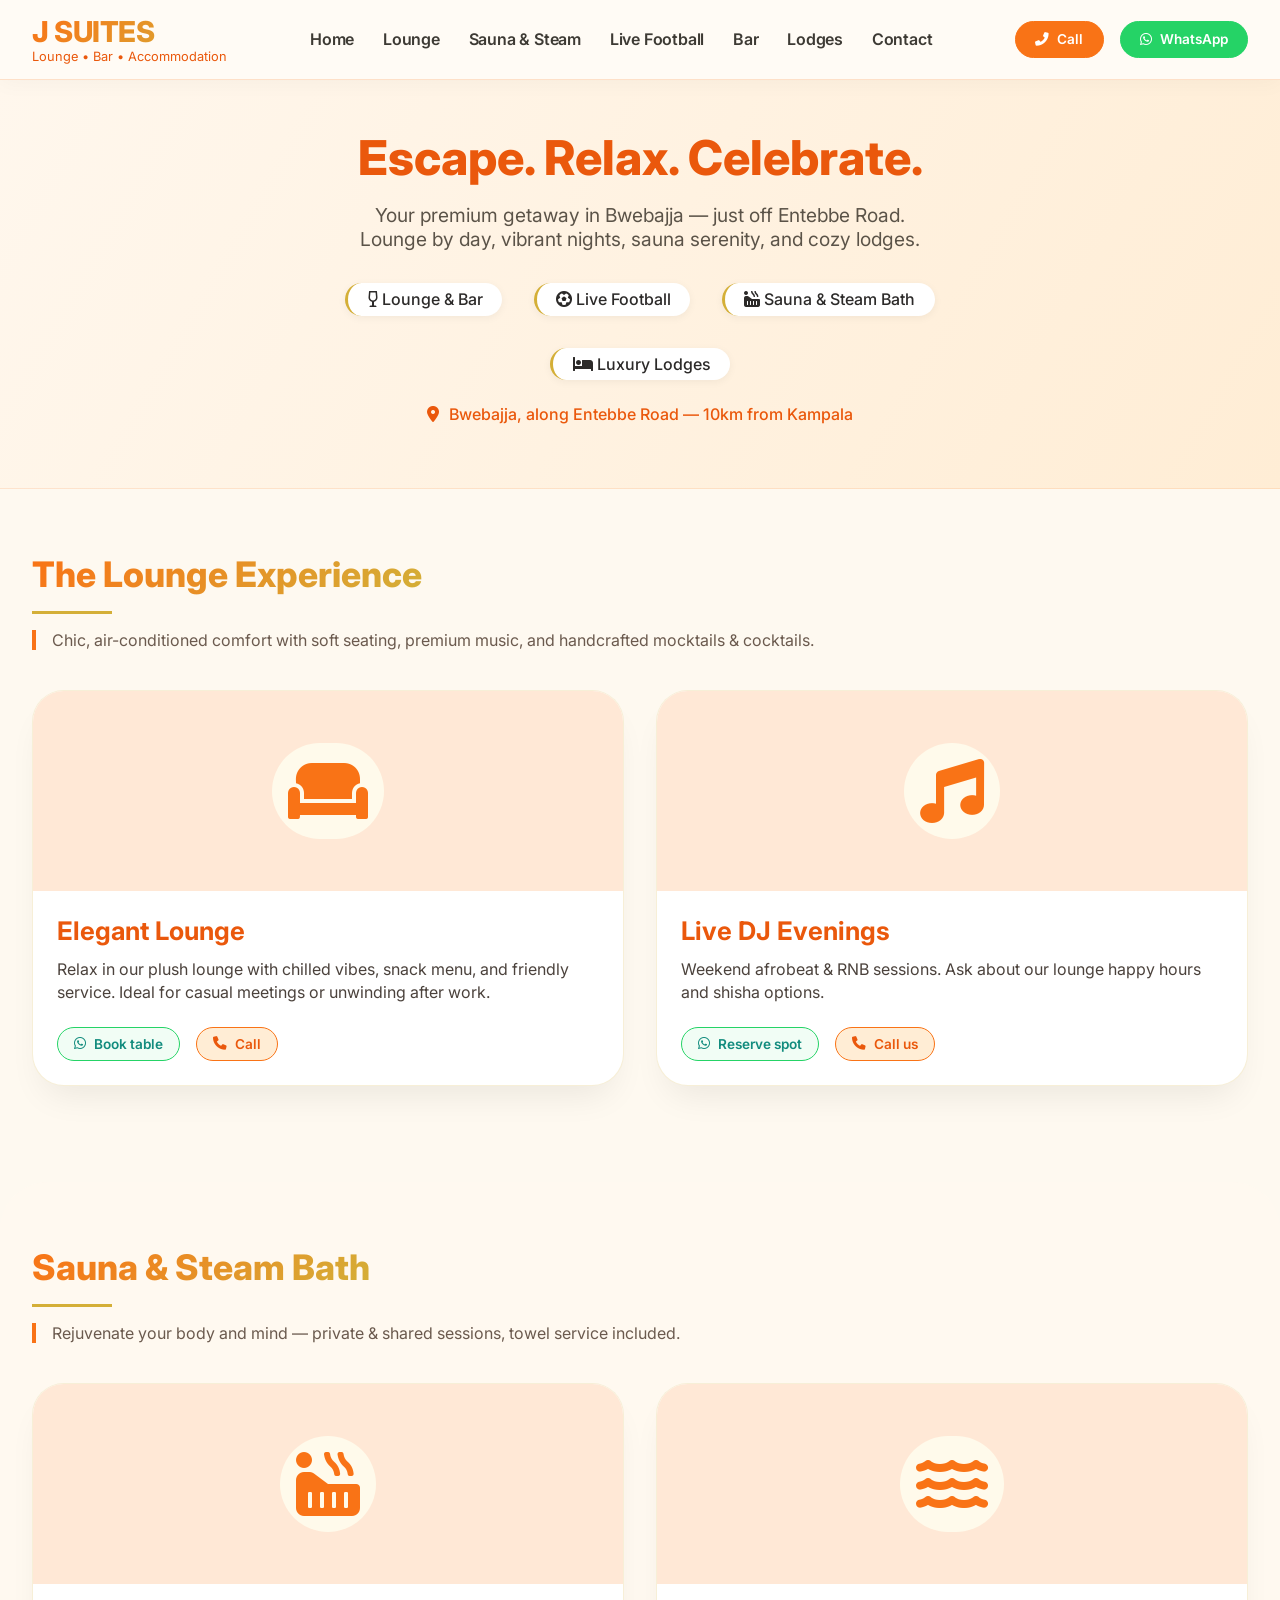
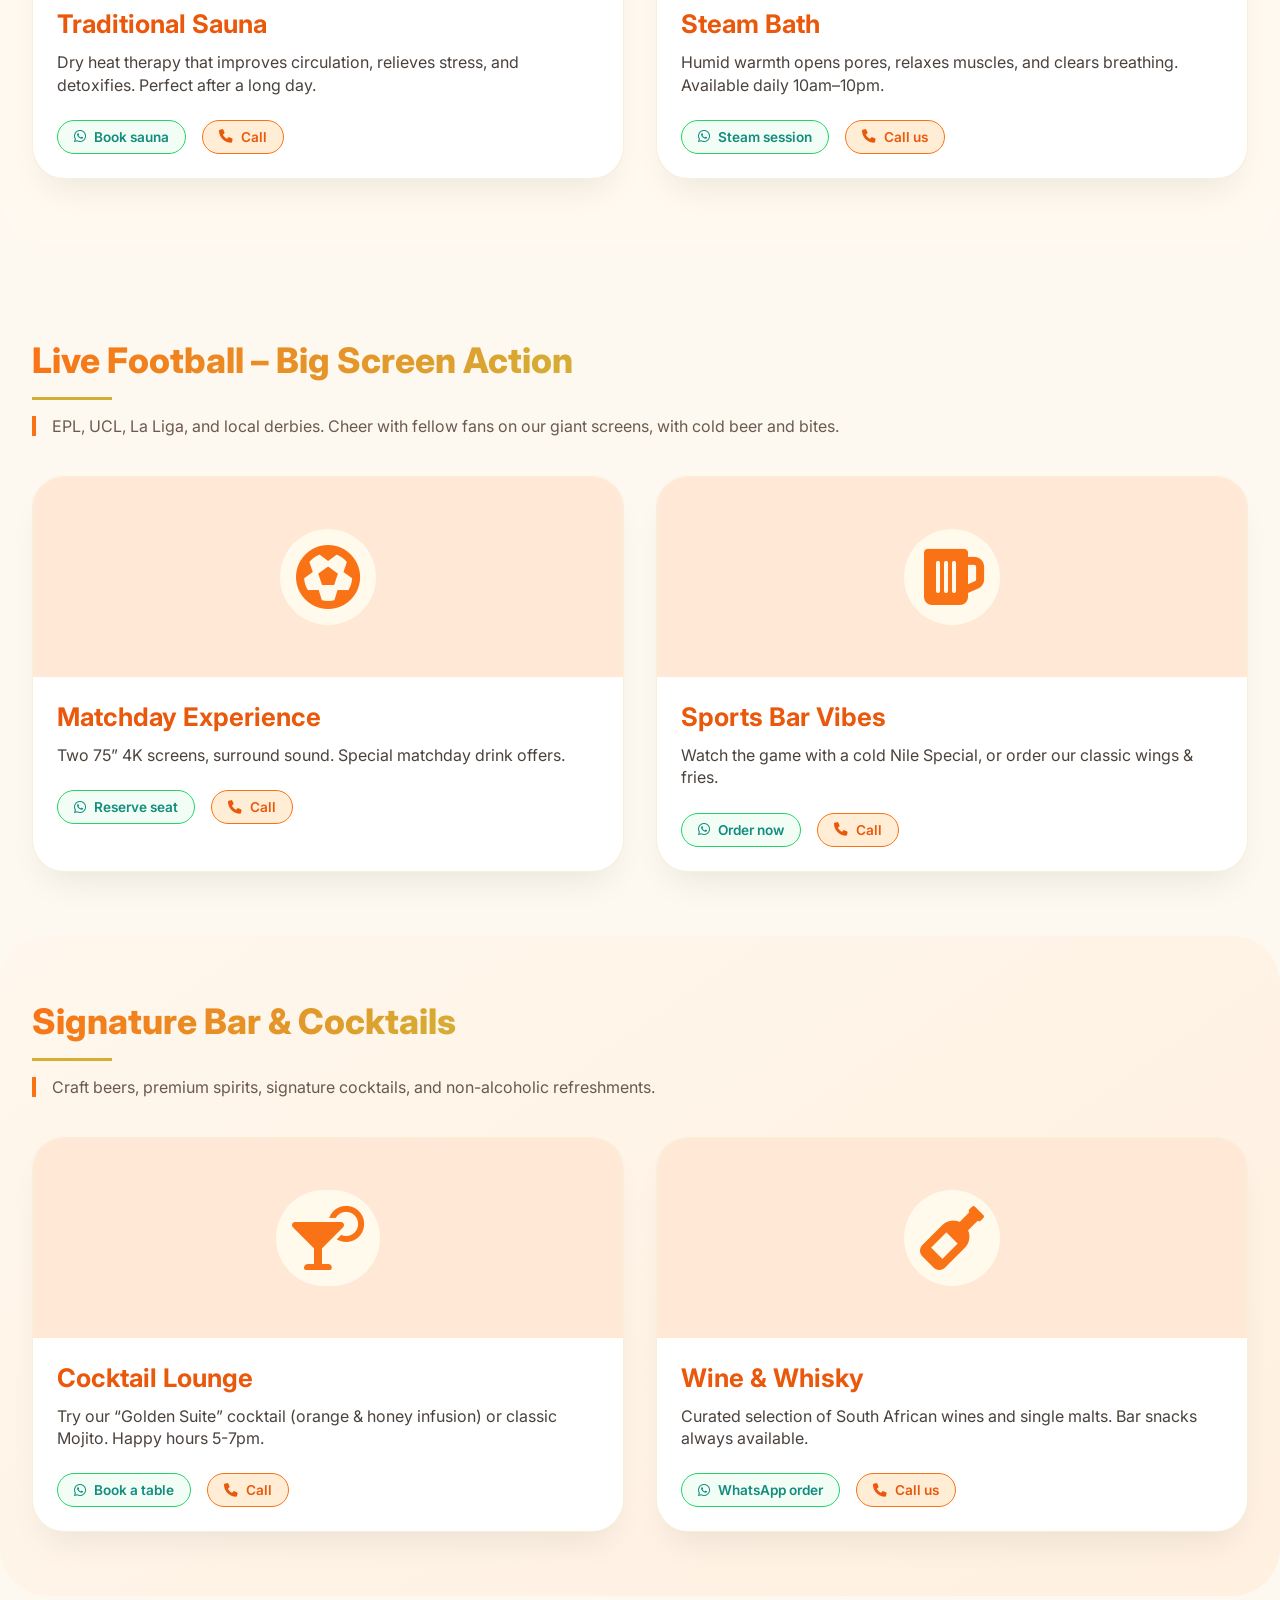
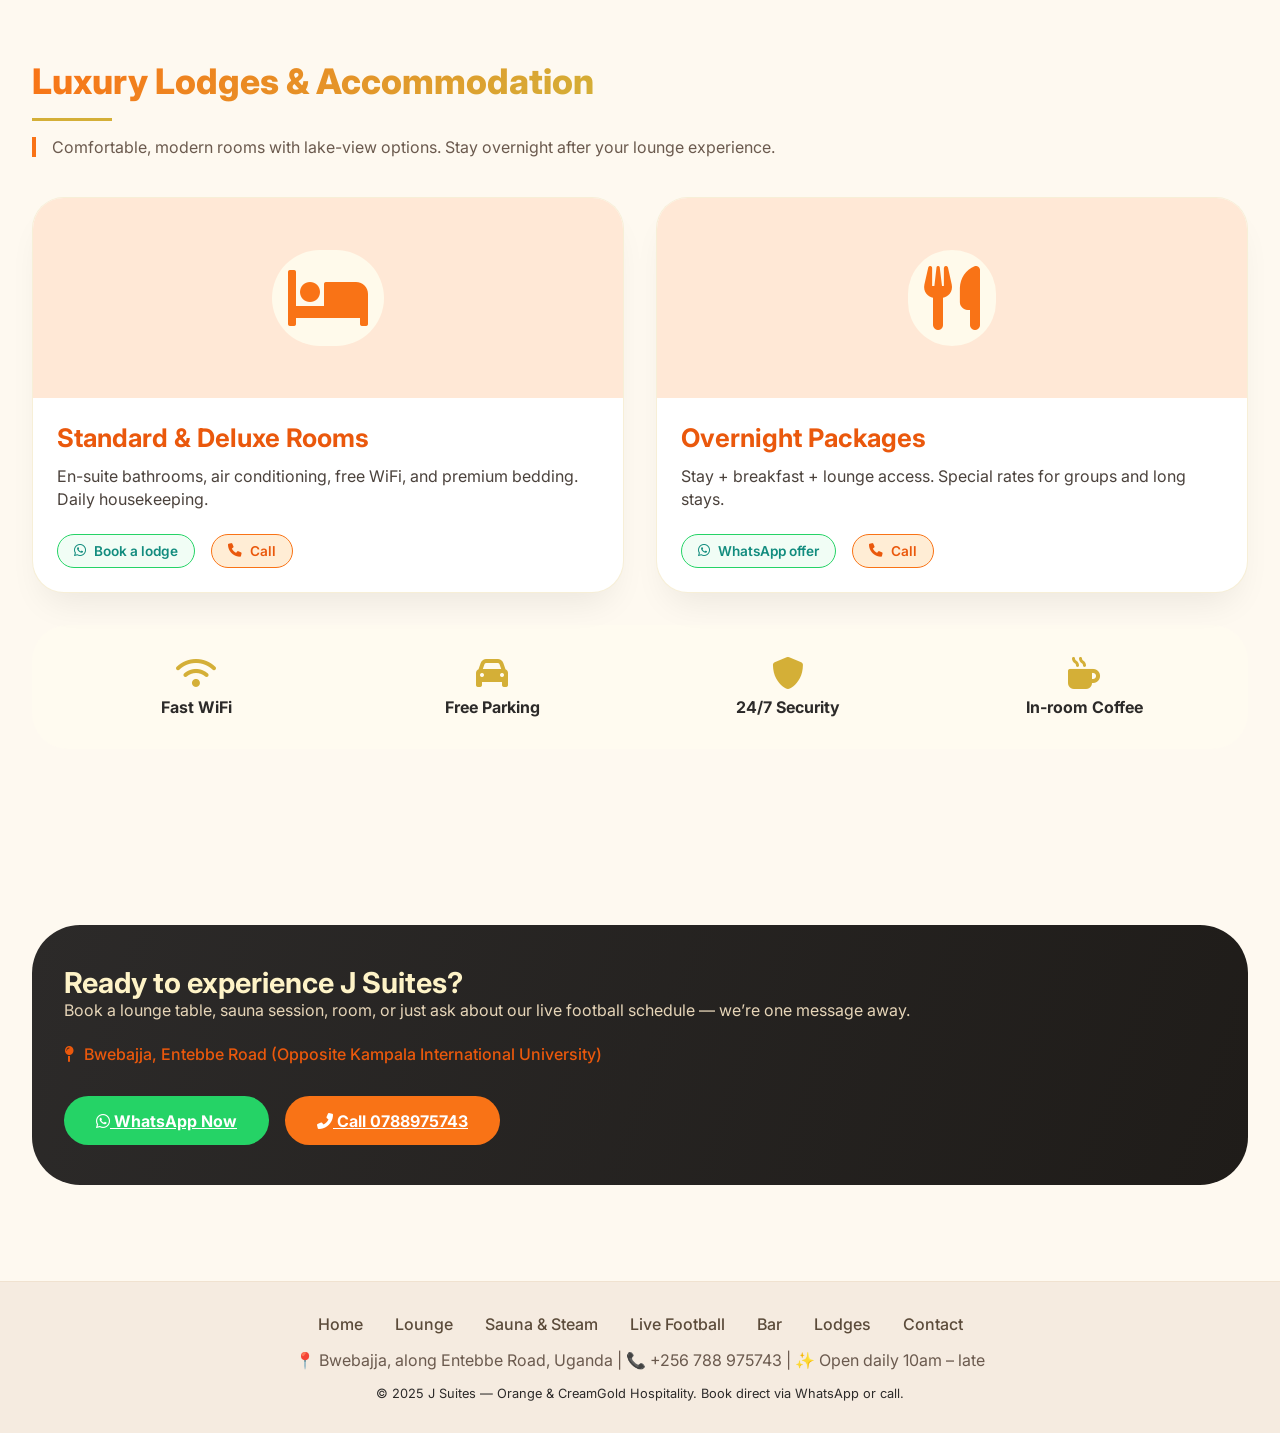
==== Administrator/Desktop/JS/index.html @ 9860562f "first commit" ====
<!DOCTYPE html>
<html lang="en">
<head>
    <meta charset="UTF-8">
    <meta name="viewport" content="width=device-width, initial-scale=1.0, user-scalable=yes">
    <title>J Suites | Lounge, Bar & Accommodation - Bwebajja</title>
    <!-- Google Fonts & Font Awesome -->
    <link href="https://fonts.googleapis.com/css2?family=Inter:opsz,wght@14..32,300;14..32,400;14..32,600;14..32,700;14..32,800&display=swap" rel="stylesheet">
    <link rel="stylesheet" href="https://cdnjs.cloudflare.com/ajax/libs/font-awesome/6.0.0-beta3/css/all.min.css">
    <style>
        * {
            margin: 0;
            padding: 0;
            box-sizing: border-box;
        }

        body {
            font-family: 'Inter', sans-serif;
            background-color: #FEF9F0;  /* soft cream background */
            color: #2C2A29;
            scroll-behavior: smooth;
        }

        /* Color Variables */
        :root {
            --orange: #F97316;
            --orange-dark: #EA580C;
            --orange-light: #FFEDD5;
            --cream: #FEF3C7;
            --gold: #D4AF37;
            --gold-dark: #B8860B;
            --dark-text: #2D2A24;
            --light-bg: #FFFBF5;
        }

        /* Header & Navigation */
        header {
            background: rgba(255, 251, 245, 0.95);
            backdrop-filter: blur(12px);
            position: sticky;
            top: 0;
            z-index: 100;
            box-shadow: 0 4px 20px rgba(0, 0, 0, 0.03);
            border-bottom: 1px solid rgba(249, 115, 22, 0.2);
        }

        .nav-container {
            max-width: 1280px;
            margin: 0 auto;
            padding: 0.9rem 2rem;
            display: flex;
            align-items: center;
            justify-content: space-between;
            flex-wrap: wrap;
            gap: 1rem;
        }

        .logo h1 {
            font-size: 1.8rem;
            font-weight: 800;
            background: linear-gradient(135deg, var(--orange) 0%, var(--gold) 100%);
            background-clip: text;
            -webkit-background-clip: text;
            color: transparent;
            letter-spacing: -0.5px;
        }
        .logo span {
            font-size: 0.8rem;
            font-weight: 400;
            color: var(--orange-dark);
            display: block;
            letter-spacing: 0;
        }

        .nav-links {
            display: flex;
            gap: 1.8rem;
            flex-wrap: wrap;
            list-style: none;
        }

        .nav-links a {
            text-decoration: none;
            font-weight: 600;
            color: #3D3A34;
            transition: 0.2s;
            font-size: 1rem;
            letter-spacing: -0.2px;
            position: relative;
        }

        .nav-links a:hover {
            color: var(--orange);
        }

        .nav-links a::after {
            content: '';
            position: absolute;
            bottom: -6px;
            left: 0;
            width: 0%;
            height: 2px;
            background: var(--orange);
            transition: 0.25s;
        }
        .nav-links a:hover::after {
            width: 100%;
        }

        .booking-buttons {
            display: flex;
            gap: 1rem;
        }

        .btn-call, .btn-wa {
            padding: 0.6rem 1.2rem;
            border-radius: 40px;
            font-weight: 600;
            text-decoration: none;
            display: inline-flex;
            align-items: center;
            gap: 8px;
            font-size: 0.85rem;
            transition: 0.2s;
        }
        .btn-call {
            background: var(--orange);
            color: white;
            border: 1px solid var(--orange);
        }
        .btn-call:hover {
            background: var(--orange-dark);
            transform: translateY(-2px);
        }
        .btn-wa {
            background: #25D366;
            color: white;
            border: 1px solid #25D366;
        }
        .btn-wa:hover {
            background: #128C7E;
            transform: translateY(-2px);
        }

        /* Hero Section */
        .hero {
            background: linear-gradient(120deg, #FFF7ED 0%, #FFEDD5 100%);
            padding: 3rem 2rem 4rem;
            text-align: center;
            border-bottom: 1px solid rgba(249, 115, 22, 0.15);
        }
        .hero-content {
            max-width: 800px;
            margin: 0 auto;
        }
        .hero h2 {
            font-size: 3rem;
            font-weight: 800;
            color: var(--orange-dark);
            margin-bottom: 1rem;
        }
        .hero p {
            font-size: 1.2rem;
            color: #5B5348;
            max-width: 600px;
            margin: 0 auto 2rem;
        }
        .hero-badges {
            display: flex;
            justify-content: center;
            gap: 2rem;
            flex-wrap: wrap;
            margin-top: 1rem;
        }
        .badge {
            background: white;
            padding: 0.4rem 1.2rem;
            border-radius: 60px;
            font-weight: 500;
            box-shadow: 0 2px 8px rgba(0,0,0,0.05);
            border-left: 3px solid var(--gold);
        }
        .location {
            margin-top: 1.5rem;
            font-weight: 500;
            color: var(--orange-dark);
        }
        .location i {
            margin-right: 6px;
        }

        /* Main container sections */
        .container {
            max-width: 1280px;
            margin: 0 auto;
            padding: 4rem 2rem;
        }

        .section-title {
            font-size: 2.2rem;
            font-weight: 800;
            margin-bottom: 0.5rem;
            position: relative;
            display: inline-block;
            background: linear-gradient(135deg, var(--orange), var(--gold));
            background-clip: text;
            -webkit-background-clip: text;
            color: transparent;
        }
        .section-sub {
            color: #6B5A4E;
            margin-bottom: 2.5rem;
            font-size: 1rem;
            border-left: 4px solid var(--orange);
            padding-left: 1rem;
        }

        .services-grid {
            display: grid;
            grid-template-columns: repeat(auto-fit, minmax(320px, 1fr));
            gap: 2rem;
            margin-top: 1.5rem;
        }

        .service-card {
            background: white;
            border-radius: 32px;
            overflow: hidden;
            box-shadow: 0 20px 35px -12px rgba(0, 0, 0, 0.08);
            transition: all 0.3s ease;
            border: 1px solid rgba(212, 175, 55, 0.2);
        }
        .service-card:hover {
            transform: translateY(-8px);
            box-shadow: 0 30px 40px -12px rgba(249, 115, 22, 0.2);
            border-color: var(--orange-light);
        }
        .card-img {
            height: 200px;
            background-size: cover;
            background-position: center;
            display: flex;
            align-items: center;
            justify-content: center;
            background-color: #FFE8D6;
        }
        .card-img i {
            font-size: 4rem;
            color: var(--orange);
            background: rgba(255,255,240,0.8);
            padding: 1rem;
            border-radius: 60px;
        }
        .card-content {
            padding: 1.5rem;
        }
        .card-content h3 {
            font-size: 1.6rem;
            font-weight: 700;
            margin-bottom: 0.75rem;
            color: var(--orange-dark);
        }
        .card-content p {
            color: #4B423C;
            line-height: 1.4;
            margin-bottom: 1.5rem;
        }
        .card-btns {
            display: flex;
            gap: 1rem;
            flex-wrap: wrap;
        }
        .wa-sm, .call-sm {
            text-decoration: none;
            font-size: 0.85rem;
            font-weight: 600;
            padding: 0.5rem 1rem;
            border-radius: 60px;
            transition: 0.2s;
            display: inline-flex;
            align-items: center;
            gap: 8px;
        }
        .wa-sm {
            background: #25D36610;
            color: #128C7E;
            border: 1px solid #25D366;
        }
        .wa-sm:hover {
            background: #25D366;
            color: white;
        }
        .call-sm {
            background: var(--orange-light);
            color: var(--orange-dark);
            border: 1px solid var(--orange);
        }
        .call-sm:hover {
            background: var(--orange);
            color: white;
        }

        /* Specific lodge detail row */
        .lodge-features {
            display: flex;
            flex-wrap: wrap;
            gap: 2rem;
            background: #FFFBF0;
            border-radius: 36px;
            padding: 2rem;
            margin-top: 2rem;
        }
        .feature-item {
            flex: 1;
            min-width: 180px;
            text-align: center;
        }
        .feature-item i {
            font-size: 2rem;
            color: var(--gold);
            margin-bottom: 0.5rem;
        }

        /* Contact & CTA */
        .contact-cta {
            background: linear-gradient(110deg, #2C2A29 0%, #1F1C19 100%);
            border-radius: 48px;
            display: flex;
            flex-wrap: wrap;
            justify-content: space-between;
            align-items: center;
            padding: 2.5rem 2rem;
            margin: 3rem 0 0;
            gap: 2rem;
        }
        .cta-text h3 {
            font-size: 1.8rem;
            color: var(--cream);
            font-weight: 700;
        }
        .cta-text p {
            color: #E6D5B8;
        }
        .cta-buttons {
            display: flex;
            gap: 1rem;
            flex-wrap: wrap;
        }
        .btn-large {
            padding: 0.9rem 2rem;
            font-size: 1rem;
            font-weight: 700;
            border-radius: 50px;
        }
        .btn-wa-large {
            background: #25D366;
            color: white;
        }
        .btn-call-large {
            background: var(--orange);
            color: white;
        }

        /* Footer */
        footer {
            background: #F5EBE0;
            padding: 2rem;
            text-align: center;
            margin-top: 2rem;
            border-top: 1px solid #F0E2D0;
        }
        .footer-links {
            display: flex;
            justify-content: center;
            gap: 2rem;
            margin-bottom: 1rem;
            flex-wrap: wrap;
        }
        .footer-links a {
            text-decoration: none;
            color: #5B4B3A;
            font-weight: 500;
        }

        @media (max-width: 850px) {
            .nav-container {
                flex-direction: column;
            }
            .hero h2 {
                font-size: 2rem;
            }
            .section-title {
                font-size: 1.8rem;
            }
            .container {
                padding: 2rem 1rem;
            }
        }

        /* custom gold gradient */
        .gold-border {
            border-bottom: 3px solid var(--gold);
            width: 80px;
            margin: 0.5rem 0 1rem;
        }
    </style>
</head>
<body>

<header>
    <div class="nav-container">
        <div class="logo">
            <h1>J SUITES</h1>
            <span>Lounge • Bar • Accommodation</span>
        </div>
        <ul class="nav-links">
            <li><a href="#home">Home</a></li>
            <li><a href="#lounge">Lounge</a></li>
            <li><a href="#sauna">Sauna & Steam</a></li>
            <li><a href="#football">Live Football</a></li>
            <li><a href="#bar">Bar</a></li>
            <li><a href="#lodges">Lodges</a></li>
            <li><a href="#contact">Contact</a></li>
        </ul>
        <div class="booking-buttons">
            <a href="tel:+256788975743" class="btn-call"><i class="fas fa-phone-alt"></i> Call</a>
            <a href="https://wa.me/256788975743?text=Hello%20J%20Suites%2C%20I%20would%20like%20to%20book%20a%20service%20or%20make%20a%20reservation." class="btn-wa" target="_blank"><i class="fab fa-whatsapp"></i> WhatsApp</a>
        </div>
    </div>
</header>

<!-- Hero / Home Section -->
<section id="home">
    <div class="hero">
        <div class="hero-content">
            <h2>Escape. Relax. Celebrate.</h2>
            <p>Your premium getaway in Bwebajja — just off Entebbe Road. Lounge by day, vibrant nights, sauna serenity, and cozy lodges.</p>
            <div class="hero-badges">
                <span class="badge"><i class="fas fa-wine-glass-alt"></i> Lounge & Bar</span>
                <span class="badge"><i class="fas fa-futbol"></i> Live Football</span>
                <span class="badge"><i class="fas fa-hot-tub"></i> Sauna & Steam Bath</span>
                <span class="badge"><i class="fas fa-bed"></i> Luxury Lodges</span>
            </div>
            <div class="location"><i class="fas fa-map-marker-alt"></i> Bwebajja, along Entebbe Road — 10km from Kampala</div>
        </div>
    </div>
</section>

<main>
    <!-- LOUNGE SECTION -->
    <div class="container" id="lounge">
        <h2 class="section-title">The Lounge Experience</h2>
        <div class="gold-border"></div>
        <p class="section-sub">Chic, air-conditioned comfort with soft seating, premium music, and handcrafted mocktails & cocktails.</p>
        <div class="services-grid">
            <div class="service-card">
                <div class="card-img"><i class="fas fa-couch"></i></div>
                <div class="card-content">
                    <h3>Elegant Lounge</h3>
                    <p>Relax in our plush lounge with chilled vibes, snack menu, and friendly service. Ideal for casual meetings or unwinding after work.</p>
                    <div class="card-btns">
                        <a href="https://wa.me/256788975743?text=I'd%20like%20to%20book%20a%20lounge%20table%20at%20J%20Suites" class="wa-sm" target="_blank"><i class="fab fa-whatsapp"></i> Book table</a>
                        <a href="tel:+256788975743" class="call-sm"><i class="fas fa-phone"></i> Call</a>
                    </div>
                </div>
            </div>
            <div class="service-card">
                <div class="card-img"><i class="fas fa-music"></i></div>
                <div class="card-content">
                    <h3>Live DJ Evenings</h3>
                    <p>Weekend afrobeat & RNB sessions. Ask about our lounge happy hours and shisha options.</p>
                    <div class="card-btns">
                        <a href="https://wa.me/256788975743?text=DJ%20event%20inquiry%20for%20J%20Suites" class="wa-sm" target="_blank"><i class="fab fa-whatsapp"></i> Reserve spot</a>
                        <a href="tel:+256788975743" class="call-sm"><i class="fas fa-phone"></i> Call us</a>
                    </div>
                </div>
            </div>
        </div>
    </div>

    <!-- SAUNA & STEAM BATH -->
    <div class="container" id="sauna" style="background: #FFF9F0; border-radius: 48px; margin: 2rem auto;">
        <h2 class="section-title">Sauna & Steam Bath</h2>
        <div class="gold-border"></div>
        <p class="section-sub">Rejuvenate your body and mind — private & shared sessions, towel service included.</p>
        <div class="services-grid">
            <div class="service-card">
                <div class="card-img"><i class="fas fa-hot-tub"></i></div>
                <div class="card-content">
                    <h3>Traditional Sauna</h3>
                    <p>Dry heat therapy that improves circulation, relieves stress, and detoxifies. Perfect after a long day.</p>
                    <div class="card-btns">
                        <a href="https://wa.me/256788975743?text=Sauna%20booking%20for%20J%20Suites" class="wa-sm" target="_blank"><i class="fab fa-whatsapp"></i> Book sauna</a>
                        <a href="tel:+256788975743" class="call-sm"><i class="fas fa-phone"></i> Call</a>
                    </div>
                </div>
            </div>
            <div class="service-card">
                <div class="card-img"><i class="fas fa-water"></i></div>
                <div class="card-content">
                    <h3>Steam Bath</h3>
                    <p>Humid warmth opens pores, relaxes muscles, and clears breathing. Available daily 10am–10pm.</p>
                    <div class="card-btns">
                        <a href="https://wa.me/256788975743?text=Steam%20bath%20reservation%20at%20J%20Suites" class="wa-sm" target="_blank"><i class="fab fa-whatsapp"></i> Steam session</a>
                        <a href="tel:+256788975743" class="call-sm"><i class="fas fa-phone"></i> Call us</a>
                    </div>
                </div>
            </div>
        </div>
    </div>

    <!-- LIVE FOOTBALL SECTION -->
    <div class="container" id="football">
        <h2 class="section-title">Live Football – Big Screen Action</h2>
        <div class="gold-border"></div>
        <p class="section-sub">EPL, UCL, La Liga, and local derbies. Cheer with fellow fans on our giant screens, with cold beer and bites.</p>
        <div class="services-grid">
            <div class="service-card">
                <div class="card-img"><i class="fas fa-futbol"></i></div>
                <div class="card-content">
                    <h3>Matchday Experience</h3>
                    <p>Two 75” 4K screens, surround sound. Special matchday drink offers.</p>
                    <div class="card-btns">
                        <a href="https://wa.me/256788975743?text=Match%20day%20table%20reservation%20J%20Suites" class="wa-sm" target="_blank"><i class="fab fa-whatsapp"></i> Reserve seat</a>
                        <a href="tel:+256788975743" class="call-sm"><i class="fas fa-phone"></i> Call</a>
                    </div>
                </div>
            </div>
            <div class="service-card">
                <div class="card-img"><i class="fas fa-beer"></i></div>
                <div class="card-content">
                    <h3>Sports Bar Vibes</h3>
                    <p>Watch the game with a cold Nile Special, or order our classic wings & fries.</p>
                    <div class="card-btns">
                        <a href="https://wa.me/256788975743?text=Sports%20bar%20booking%20-%20football" class="wa-sm" target="_blank"><i class="fab fa-whatsapp"></i> Order now</a>
                        <a href="tel:+256788975743" class="call-sm"><i class="fas fa-phone"></i> Call</a>
                    </div>
                </div>
            </div>
        </div>
    </div>

    <!-- BAR SECTION -->
    <div class="container" id="bar" style="background: linear-gradient(145deg, #FFF7ED, #FFF0E0); border-radius: 48px;">
        <h2 class="section-title">Signature Bar & Cocktails</h2>
        <div class="gold-border"></div>
        <p class="section-sub">Craft beers, premium spirits, signature cocktails, and non-alcoholic refreshments.</p>
        <div class="services-grid">
            <div class="service-card">
                <div class="card-img"><i class="fas fa-cocktail"></i></div>
                <div class="card-content">
                    <h3>Cocktail Lounge</h3>
                    <p>Try our “Golden Suite” cocktail (orange & honey infusion) or classic Mojito. Happy hours 5-7pm.</p>
                    <div class="card-btns">
                        <a href="https://wa.me/256788975743?text=Cocktail%20table%20booking%20J%20Suites" class="wa-sm" target="_blank"><i class="fab fa-whatsapp"></i> Book a table</a>
                        <a href="tel:+256788975743" class="call-sm"><i class="fas fa-phone"></i> Call</a>
                    </div>
                </div>
            </div>
            <div class="service-card">
                <div class="card-img"><i class="fas fa-wine-bottle"></i></div>
                <div class="card-content">
                    <h3>Wine & Whisky</h3>
                    <p>Curated selection of South African wines and single malts. Bar snacks always available.</p>
                    <div class="card-btns">
                        <a href="https://wa.me/256788975743?text=Wine%20booking%20J%20Suites" class="wa-sm" target="_blank"><i class="fab fa-whatsapp"></i> WhatsApp order</a>
                        <a href="tel:+256788975743" class="call-sm"><i class="fas fa-phone"></i> Call us</a>
                    </div>
                </div>
            </div>
        </div>
    </div>

    <!-- LODGES & ACCOMMODATION -->
    <div class="container" id="lodges">
        <h2 class="section-title">Luxury Lodges & Accommodation</h2>
        <div class="gold-border"></div>
        <p class="section-sub">Comfortable, modern rooms with lake-view options. Stay overnight after your lounge experience.</p>
        <div class="services-grid">
            <div class="service-card">
                <div class="card-img"><i class="fas fa-bed"></i></div>
                <div class="card-content">
                    <h3>Standard & Deluxe Rooms</h3>
                    <p>En-suite bathrooms, air conditioning, free WiFi, and premium bedding. Daily housekeeping.</p>
                    <div class="card-btns">
                        <a href="https://wa.me/256788975743?text=Hotel%20room%20booking%20at%20J%20Suites%20-%20dates%20please" class="wa-sm" target="_blank"><i class="fab fa-whatsapp"></i> Book a lodge</a>
                        <a href="tel:+256788975743" class="call-sm"><i class="fas fa-phone"></i> Call</a>
                    </div>
                </div>
            </div>
            <div class="service-card">
                <div class="card-img"><i class="fas fa-utensils"></i></div>
                <div class="card-content">
                    <h3>Overnight Packages</h3>
                    <p>Stay + breakfast + lounge access. Special rates for groups and long stays.</p>
                    <div class="card-btns">
                        <a href="https://wa.me/256788975743?text=Overnight%20package%20inquiry" class="wa-sm" target="_blank"><i class="fab fa-whatsapp"></i> WhatsApp offer</a>
                        <a href="tel:+256788975743" class="call-sm"><i class="fas fa-phone"></i> Call</a>
                    </div>
                </div>
            </div>
        </div>
        <div class="lodge-features">
            <div class="feature-item"><i class="fas fa-wifi"></i> <h4>Fast WiFi</h4></div>
            <div class="feature-item"><i class="fas fa-car"></i> <h4>Free Parking</h4></div>
            <div class="feature-item"><i class="fas fa-shield-alt"></i> <h4>24/7 Security</h4></div>
            <div class="feature-item"><i class="fas fa-mug-hot"></i> <h4>In-room Coffee</h4></div>
        </div>
    </div>

    <!-- CONTACT & DIRECT BOOKING ZONE -->
    <div class="container" id="contact">
        <div class="contact-cta">
            <div class="cta-text">
                <h3>Ready to experience J Suites?</h3>
                <p>Book a lounge table, sauna session, room, or just ask about our live football schedule — we’re one message away.</p>
                <div class="location"><i class="fas fa-map-pin"></i> Bwebajja, Entebbe Road (Opposite Kampala International University)</div>
            </div>
            <div class="cta-buttons">
                <a href="https://wa.me/256788975743?text=Hello%2C%20I%20want%20to%20make%20a%20booking%20at%20J%20Suites" class="btn-large btn-wa-large" target="_blank"><i class="fab fa-whatsapp"></i> WhatsApp Now</a>
                <a href="tel:+256788975743" class="btn-large btn-call-large"><i class="fas fa-phone-alt"></i> Call 0788975743</a>
            </div>
        </div>
    </div>
</main>

<footer>
    <div class="footer-links">
        <a href="#home">Home</a>
        <a href="#lounge">Lounge</a>
        <a href="#sauna">Sauna & Steam</a>
        <a href="#football">Live Football</a>
        <a href="#bar">Bar</a>
        <a href="#lodges">Lodges</a>
        <a href="#contact">Contact</a>
    </div>
    <p style="color:#6B5A4E;">📍 Bwebajja, along Entebbe Road, Uganda | 📞 +256 788 975743 | ✨ Open daily 10am – late</p>
    <p style="margin-top: 1rem; font-size: 0.8rem;">© 2025 J Suites — Orange & CreamGold Hospitality. Book direct via WhatsApp or call.</p>
</footer>

<!-- Built-in smooth scroll & mobile friendly -->
</body>
</html>
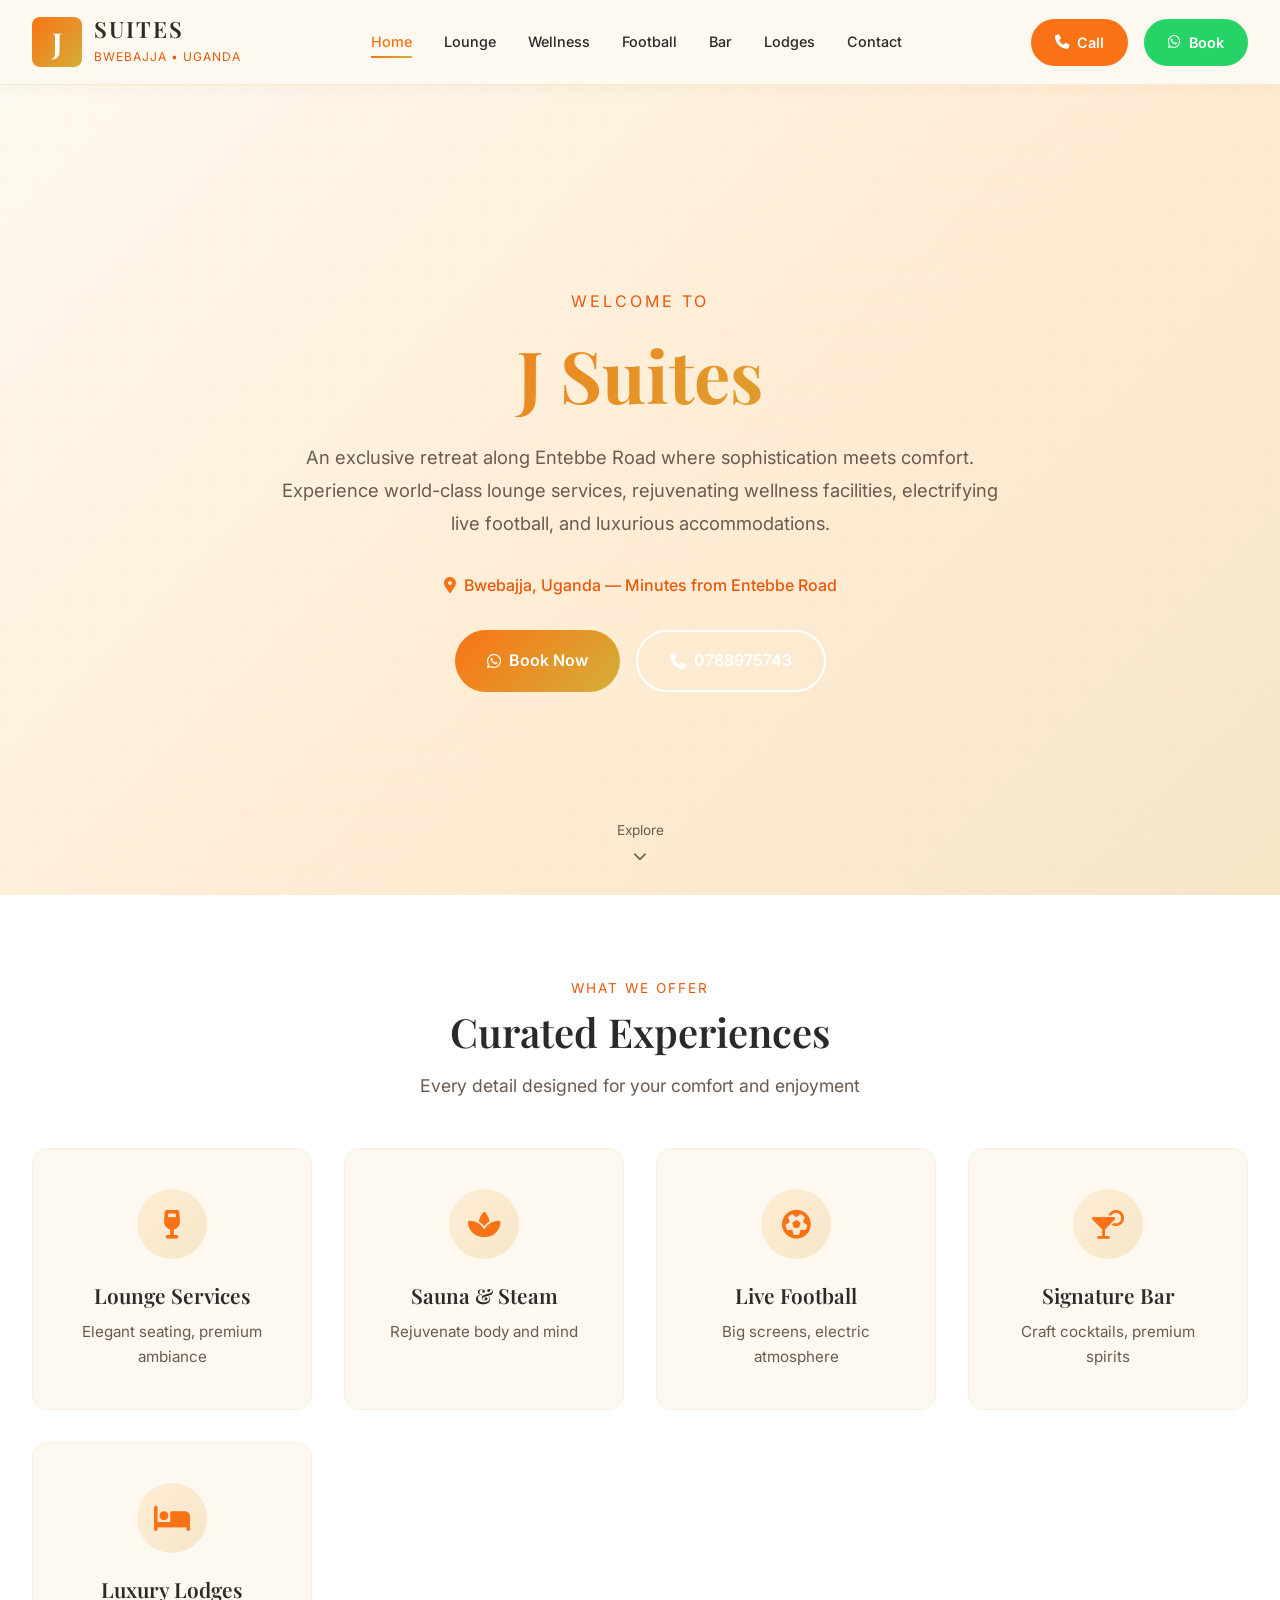
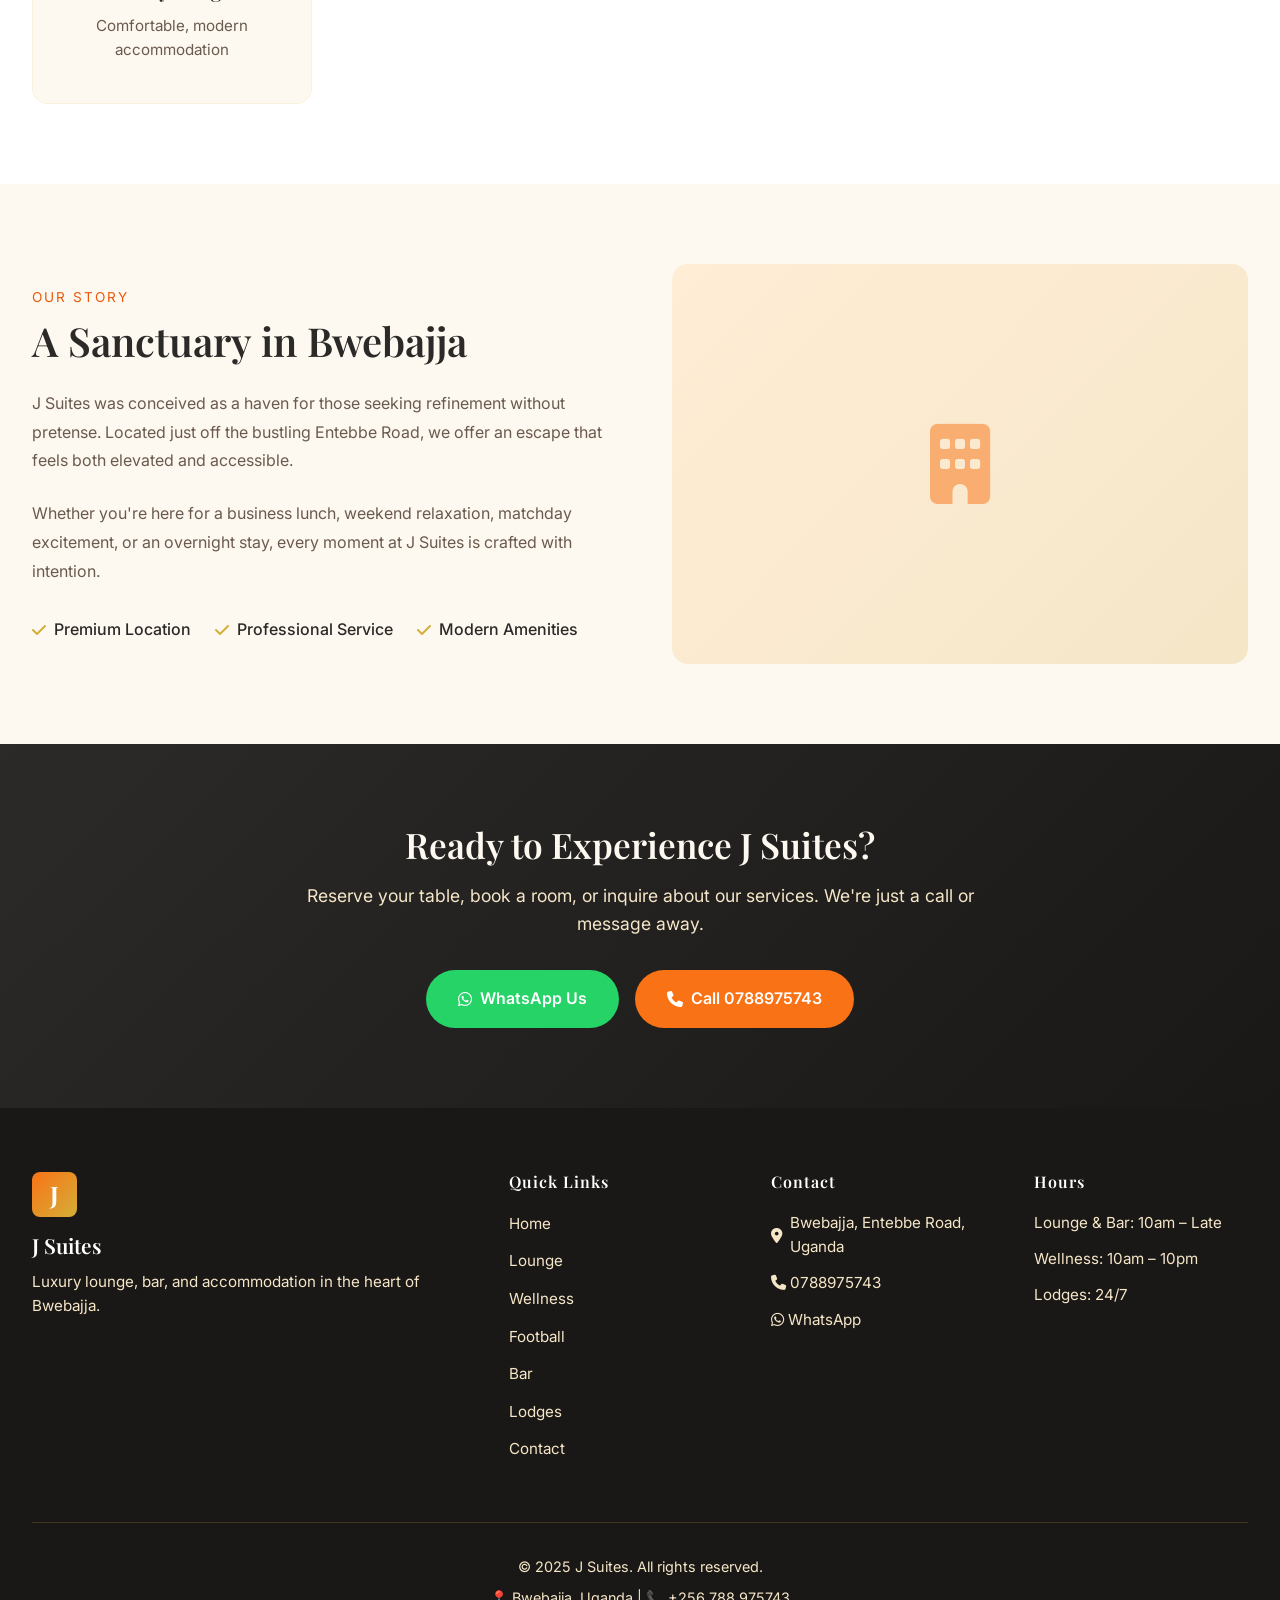
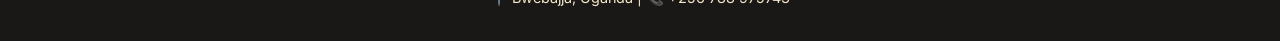
==== commit 894ba6d1: "**Clean Luxury Website Implementation for J Suites** **Key features implemented:** - New .gitignore " ====
--- a/Administrator/Desktop/JS/index.html
+++ b/Administrator/Desktop/JS/index.html
@@ -2,642 +2,234 @@
 <html lang="en">
 <head>
     <meta charset="UTF-8">
-    <meta name="viewport" content="width=device-width, initial-scale=1.0, user-scalable=yes">
-    <title>J Suites | Lounge, Bar & Accommodation - Bwebajja</title>
-    <!-- Google Fonts & Font Awesome -->
-    <link href="https://fonts.googleapis.com/css2?family=Inter:opsz,wght@14..32,300;14..32,400;14..32,600;14..32,700;14..32,800&display=swap" rel="stylesheet">
-    <link rel="stylesheet" href="https://cdnjs.cloudflare.com/ajax/libs/font-awesome/6.0.0-beta3/css/all.min.css">
-    <style>
-        * {
-            margin: 0;
-            padding: 0;
-            box-sizing: border-box;
-        }
-
-        body {
-            font-family: 'Inter', sans-serif;
-            background-color: #FEF9F0;  /* soft cream background */
-            color: #2C2A29;
-            scroll-behavior: smooth;
-        }
-
-        /* Color Variables */
-        :root {
-            --orange: #F97316;
-            --orange-dark: #EA580C;
-            --orange-light: #FFEDD5;
-            --cream: #FEF3C7;
-            --gold: #D4AF37;
-            --gold-dark: #B8860B;
-            --dark-text: #2D2A24;
-            --light-bg: #FFFBF5;
-        }
-
-        /* Header & Navigation */
-        header {
-            background: rgba(255, 251, 245, 0.95);
-            backdrop-filter: blur(12px);
-            position: sticky;
-            top: 0;
-            z-index: 100;
-            box-shadow: 0 4px 20px rgba(0, 0, 0, 0.03);
-            border-bottom: 1px solid rgba(249, 115, 22, 0.2);
-        }
-
-        .nav-container {
-            max-width: 1280px;
-            margin: 0 auto;
-            padding: 0.9rem 2rem;
-            display: flex;
-            align-items: center;
-            justify-content: space-between;
-            flex-wrap: wrap;
-            gap: 1rem;
-        }
-
-        .logo h1 {
-            font-size: 1.8rem;
-            font-weight: 800;
-            background: linear-gradient(135deg, var(--orange) 0%, var(--gold) 100%);
-            background-clip: text;
-            -webkit-background-clip: text;
-            color: transparent;
-            letter-spacing: -0.5px;
-        }
-        .logo span {
-            font-size: 0.8rem;
-            font-weight: 400;
-            color: var(--orange-dark);
-            display: block;
-            letter-spacing: 0;
-        }
-
-        .nav-links {
-            display: flex;
-            gap: 1.8rem;
-            flex-wrap: wrap;
-            list-style: none;
-        }
-
-        .nav-links a {
-            text-decoration: none;
-            font-weight: 600;
-            color: #3D3A34;
-            transition: 0.2s;
-            font-size: 1rem;
-            letter-spacing: -0.2px;
-            position: relative;
-        }
-
-        .nav-links a:hover {
-            color: var(--orange);
-        }
-
-        .nav-links a::after {
-            content: '';
-            position: absolute;
-            bottom: -6px;
-            left: 0;
-            width: 0%;
-            height: 2px;
-            background: var(--orange);
-            transition: 0.25s;
-        }
-        .nav-links a:hover::after {
-            width: 100%;
-        }
-
-        .booking-buttons {
-            display: flex;
-            gap: 1rem;
-        }
-
-        .btn-call, .btn-wa {
-            padding: 0.6rem 1.2rem;
-            border-radius: 40px;
-            font-weight: 600;
-            text-decoration: none;
-            display: inline-flex;
-            align-items: center;
-            gap: 8px;
-            font-size: 0.85rem;
-            transition: 0.2s;
-        }
-        .btn-call {
-            background: var(--orange);
-            color: white;
-            border: 1px solid var(--orange);
-        }
-        .btn-call:hover {
-            background: var(--orange-dark);
-            transform: translateY(-2px);
-        }
-        .btn-wa {
-            background: #25D366;
-            color: white;
-            border: 1px solid #25D366;
-        }
-        .btn-wa:hover {
-            background: #128C7E;
-            transform: translateY(-2px);
-        }
-
-        /* Hero Section */
-        .hero {
-            background: linear-gradient(120deg, #FFF7ED 0%, #FFEDD5 100%);
-            padding: 3rem 2rem 4rem;
-            text-align: center;
-            border-bottom: 1px solid rgba(249, 115, 22, 0.15);
-        }
-        .hero-content {
-            max-width: 800px;
-            margin: 0 auto;
-        }
-        .hero h2 {
-            font-size: 3rem;
-            font-weight: 800;
-            color: var(--orange-dark);
-            margin-bottom: 1rem;
-        }
-        .hero p {
-            font-size: 1.2rem;
-            color: #5B5348;
-            max-width: 600px;
-            margin: 0 auto 2rem;
-        }
-        .hero-badges {
-            display: flex;
-            justify-content: center;
-            gap: 2rem;
-            flex-wrap: wrap;
-            margin-top: 1rem;
-        }
-        .badge {
-            background: white;
-            padding: 0.4rem 1.2rem;
-            border-radius: 60px;
-            font-weight: 500;
-            box-shadow: 0 2px 8px rgba(0,0,0,0.05);
-            border-left: 3px solid var(--gold);
-        }
-        .location {
-            margin-top: 1.5rem;
-            font-weight: 500;
-            color: var(--orange-dark);
-        }
-        .location i {
-            margin-right: 6px;
-        }
-
-        /* Main container sections */
-        .container {
-            max-width: 1280px;
-            margin: 0 auto;
-            padding: 4rem 2rem;
-        }
-
-        .section-title {
-            font-size: 2.2rem;
-            font-weight: 800;
-            margin-bottom: 0.5rem;
-            position: relative;
-            display: inline-block;
-            background: linear-gradient(135deg, var(--orange), var(--gold));
-            background-clip: text;
-            -webkit-background-clip: text;
-            color: transparent;
-        }
-        .section-sub {
-            color: #6B5A4E;
-            margin-bottom: 2.5rem;
-            font-size: 1rem;
-            border-left: 4px solid var(--orange);
-            padding-left: 1rem;
-        }
-
-        .services-grid {
-            display: grid;
-            grid-template-columns: repeat(auto-fit, minmax(320px, 1fr));
-            gap: 2rem;
-            margin-top: 1.5rem;
-        }
-
-        .service-card {
-            background: white;
-            border-radius: 32px;
-            overflow: hidden;
-            box-shadow: 0 20px 35px -12px rgba(0, 0, 0, 0.08);
-            transition: all 0.3s ease;
-            border: 1px solid rgba(212, 175, 55, 0.2);
-        }
-        .service-card:hover {
-            transform: translateY(-8px);
-            box-shadow: 0 30px 40px -12px rgba(249, 115, 22, 0.2);
-            border-color: var(--orange-light);
-        }
-        .card-img {
-            height: 200px;
-            background-size: cover;
-            background-position: center;
-            display: flex;
-            align-items: center;
-            justify-content: center;
-            background-color: #FFE8D6;
-        }
-        .card-img i {
-            font-size: 4rem;
-            color: var(--orange);
-            background: rgba(255,255,240,0.8);
-            padding: 1rem;
-            border-radius: 60px;
-        }
-        .card-content {
-            padding: 1.5rem;
-        }
-        .card-content h3 {
-            font-size: 1.6rem;
-            font-weight: 700;
-            margin-bottom: 0.75rem;
-            color: var(--orange-dark);
-        }
-        .card-content p {
-            color: #4B423C;
-            line-height: 1.4;
-            margin-bottom: 1.5rem;
-        }
-        .card-btns {
-            display: flex;
-            gap: 1rem;
-            flex-wrap: wrap;
-        }
-        .wa-sm, .call-sm {
-            text-decoration: none;
-            font-size: 0.85rem;
-            font-weight: 600;
-            padding: 0.5rem 1rem;
-            border-radius: 60px;
-            transition: 0.2s;
-            display: inline-flex;
-            align-items: center;
-            gap: 8px;
-        }
-        .wa-sm {
-            background: #25D36610;
-            color: #128C7E;
-            border: 1px solid #25D366;
-        }
-        .wa-sm:hover {
-            background: #25D366;
-            color: white;
-        }
-        .call-sm {
-            background: var(--orange-light);
-            color: var(--orange-dark);
-            border: 1px solid var(--orange);
-        }
-        .call-sm:hover {
-            background: var(--orange);
-            color: white;
-        }
-
-        /* Specific lodge detail row */
-        .lodge-features {
-            display: flex;
-            flex-wrap: wrap;
-            gap: 2rem;
-            background: #FFFBF0;
-            border-radius: 36px;
-            padding: 2rem;
-            margin-top: 2rem;
-        }
-        .feature-item {
-            flex: 1;
-            min-width: 180px;
-            text-align: center;
-        }
-        .feature-item i {
-            font-size: 2rem;
-            color: var(--gold);
-            margin-bottom: 0.5rem;
-        }
-
-        /* Contact & CTA */
-        .contact-cta {
-            background: linear-gradient(110deg, #2C2A29 0%, #1F1C19 100%);
-            border-radius: 48px;
-            display: flex;
-            flex-wrap: wrap;
-            justify-content: space-between;
-            align-items: center;
-            padding: 2.5rem 2rem;
-            margin: 3rem 0 0;
-            gap: 2rem;
-        }
-        .cta-text h3 {
-            font-size: 1.8rem;
-            color: var(--cream);
-            font-weight: 700;
-        }
-        .cta-text p {
-            color: #E6D5B8;
-        }
-        .cta-buttons {
-            display: flex;
-            gap: 1rem;
-            flex-wrap: wrap;
-        }
-        .btn-large {
-            padding: 0.9rem 2rem;
-            font-size: 1rem;
-            font-weight: 700;
-            border-radius: 50px;
-        }
-        .btn-wa-large {
-            background: #25D366;
-            color: white;
-        }
-        .btn-call-large {
-            background: var(--orange);
-            color: white;
-        }
-
-        /* Footer */
-        footer {
-            background: #F5EBE0;
-            padding: 2rem;
-            text-align: center;
-            margin-top: 2rem;
-            border-top: 1px solid #F0E2D0;
-        }
-        .footer-links {
-            display: flex;
-            justify-content: center;
-            gap: 2rem;
-            margin-bottom: 1rem;
-            flex-wrap: wrap;
-        }
-        .footer-links a {
-            text-decoration: none;
-            color: #5B4B3A;
-            font-weight: 500;
-        }
-
-        @media (max-width: 850px) {
-            .nav-container {
-                flex-direction: column;
-            }
-            .hero h2 {
-                font-size: 2rem;
-            }
-            .section-title {
-                font-size: 1.8rem;
-            }
-            .container {
-                padding: 2rem 1rem;
-            }
-        }
-
-        /* custom gold gradient */
-        .gold-border {
-            border-bottom: 3px solid var(--gold);
-            width: 80px;
-            margin: 0.5rem 0 1rem;
-        }
-    </style>
+    <meta name="viewport" content="width=device-width, initial-scale=1.0">
+    <meta name="description" content="J Suites Bwebajja - Premium Lounge, Bar, Sauna & Steam Bath, Live Football, Luxury Lodges & Accommodation along Entebbe Road, Uganda. Call 0788975743">
+    <meta name="keywords" content="J Suites, Bwebajja, Entebbe Road, Lounge Uganda, Bar Kampala, Sauna Steam Bath, Live Football, Lodges Accommodation, Hotel Uganda">
+    <meta name="author" content="J Suites">
+    <meta name="robots" content="index, follow">
+    <meta property="og:title" content="J Suites | Luxury Lounge, Bar & Accommodation - Bwebajja">
+    <meta property="og:description" content="Your premium getaway in Bwebajja — Lounge, Bar, Sauna, Live Football & Luxury Lodges">
+    <meta property="og:type" content="website">
+    <meta property="og:locale" content="en_UG">
+    <title>J Suites | Luxury Lounge, Bar & Accommodation - Bwebajja, Uganda</title>
+    <link rel="canonical" href="index.html">
+    <!-- Google Fonts -->
+    <link rel="preconnect" href="https://fonts.googleapis.com">
+    <link rel="preconnect" href="https://fonts.gstatic.com" crossorigin>
+    <link href="https://fonts.googleapis.com/css2?family=Playfair+Display:wght@400;500;600;700&family=Inter:wght@300;400;500;600&display=swap" rel="stylesheet">
+    <link rel="stylesheet" href="https://cdnjs.cloudflare.com/ajax/libs/font-awesome/6.4.0/css/all.min.css">
+    <link rel="stylesheet" href="css/style.css">
 </head>
 <body>
-
-<header>
-    <div class="nav-container">
-        <div class="logo">
-            <h1>J SUITES</h1>
-            <span>Lounge • Bar • Accommodation</span>
-        </div>
-        <ul class="nav-links">
-            <li><a href="#home">Home</a></li>
-            <li><a href="#lounge">Lounge</a></li>
-            <li><a href="#sauna">Sauna & Steam</a></li>
-            <li><a href="#football">Live Football</a></li>
-            <li><a href="#bar">Bar</a></li>
-            <li><a href="#lodges">Lodges</a></li>
-            <li><a href="#contact">Contact</a></li>
-        </ul>
-        <div class="booking-buttons">
-            <a href="tel:+256788975743" class="btn-call"><i class="fas fa-phone-alt"></i> Call</a>
-            <a href="https://wa.me/256788975743?text=Hello%20J%20Suites%2C%20I%20would%20like%20to%20book%20a%20service%20or%20make%20a%20reservation." class="btn-wa" target="_blank"><i class="fab fa-whatsapp"></i> WhatsApp</a>
-        </div>
-    </div>
-</header>
-
-<!-- Hero / Home Section -->
-<section id="home">
-    <div class="hero">
+    <!-- Navigation -->
+    <header class="site-header">
+        <div class="nav-wrapper">
+            <a href="index.html" class="brand">
+                <span class="brand-initial">J</span>
+                <div class="brand-text">
+                    <h1>SUITES</h1>
+                    <span class="brand-tagline">Bwebajja • Uganda</span>
+                </div>
+            </a>
+            <nav class="main-nav">
+                <ul>
+                    <li><a href="index.html" class="active">Home</a></li>
+                    <li><a href="lounge.html">Lounge</a></li>
+                    <li><a href="wellness.html">Wellness</a></li>
+                    <li><a href="football.html">Football</a></li>
+                    <li><a href="bar.html">Bar</a></li>
+                    <li><a href="lodges.html">Lodges</a></li>
+                    <li><a href="contact.html">Contact</a></li>
+                </ul>
+            </nav>
+            <div class="header-actions">
+                <a href="tel:+256788975743" class="btn btn-call">
+                    <i class="fas fa-phone"></i>
+                    <span>Call</span>
+                </a>
+                <a href="https://wa.me/256788975743?text=Hello%20J%20Suites%2C%20I%20would%20like%20to%20make%20a%20reservation." class="btn btn-whatsapp" target="_blank" rel="noopener">
+                    <i class="fab fa-whatsapp"></i>
+                    <span>Book</span>
+                </a>
+                <button class="mobile-toggle" aria-label="Toggle menu">
+                    <span></span>
+                    <span></span>
+                    <span></span>
+                </button>
+            </div>
+        </div>
+    </header>
+
+    <!-- Hero Section -->
+    <section class="hero" id="home">
+        <div class="hero-overlay"></div>
         <div class="hero-content">
-            <h2>Escape. Relax. Celebrate.</h2>
-            <p>Your premium getaway in Bwebajja — just off Entebbe Road. Lounge by day, vibrant nights, sauna serenity, and cozy lodges.</p>
-            <div class="hero-badges">
-                <span class="badge"><i class="fas fa-wine-glass-alt"></i> Lounge & Bar</span>
-                <span class="badge"><i class="fas fa-futbol"></i> Live Football</span>
-                <span class="badge"><i class="fas fa-hot-tub"></i> Sauna & Steam Bath</span>
-                <span class="badge"><i class="fas fa-bed"></i> Luxury Lodges</span>
-            </div>
-            <div class="location"><i class="fas fa-map-marker-alt"></i> Bwebajja, along Entebbe Road — 10km from Kampala</div>
-        </div>
-    </div>
-</section>
-
-<main>
-    <!-- LOUNGE SECTION -->
-    <div class="container" id="lounge">
-        <h2 class="section-title">The Lounge Experience</h2>
-        <div class="gold-border"></div>
-        <p class="section-sub">Chic, air-conditioned comfort with soft seating, premium music, and handcrafted mocktails & cocktails.</p>
-        <div class="services-grid">
-            <div class="service-card">
-                <div class="card-img"><i class="fas fa-couch"></i></div>
-                <div class="card-content">
-                    <h3>Elegant Lounge</h3>
-                    <p>Relax in our plush lounge with chilled vibes, snack menu, and friendly service. Ideal for casual meetings or unwinding after work.</p>
-                    <div class="card-btns">
-                        <a href="https://wa.me/256788975743?text=I'd%20like%20to%20book%20a%20lounge%20table%20at%20J%20Suites" class="wa-sm" target="_blank"><i class="fab fa-whatsapp"></i> Book table</a>
-                        <a href="tel:+256788975743" class="call-sm"><i class="fas fa-phone"></i> Call</a>
-                    </div>
-                </div>
-            </div>
-            <div class="service-card">
-                <div class="card-img"><i class="fas fa-music"></i></div>
-                <div class="card-content">
-                    <h3>Live DJ Evenings</h3>
-                    <p>Weekend afrobeat & RNB sessions. Ask about our lounge happy hours and shisha options.</p>
-                    <div class="card-btns">
-                        <a href="https://wa.me/256788975743?text=DJ%20event%20inquiry%20for%20J%20Suites" class="wa-sm" target="_blank"><i class="fab fa-whatsapp"></i> Reserve spot</a>
-                        <a href="tel:+256788975743" class="call-sm"><i class="fas fa-phone"></i> Call us</a>
-                    </div>
-                </div>
-            </div>
-        </div>
-    </div>
-
-    <!-- SAUNA & STEAM BATH -->
-    <div class="container" id="sauna" style="background: #FFF9F0; border-radius: 48px; margin: 2rem auto;">
-        <h2 class="section-title">Sauna & Steam Bath</h2>
-        <div class="gold-border"></div>
-        <p class="section-sub">Rejuvenate your body and mind — private & shared sessions, towel service included.</p>
-        <div class="services-grid">
-            <div class="service-card">
-                <div class="card-img"><i class="fas fa-hot-tub"></i></div>
-                <div class="card-content">
-                    <h3>Traditional Sauna</h3>
-                    <p>Dry heat therapy that improves circulation, relieves stress, and detoxifies. Perfect after a long day.</p>
-                    <div class="card-btns">
-                        <a href="https://wa.me/256788975743?text=Sauna%20booking%20for%20J%20Suites" class="wa-sm" target="_blank"><i class="fab fa-whatsapp"></i> Book sauna</a>
-                        <a href="tel:+256788975743" class="call-sm"><i class="fas fa-phone"></i> Call</a>
-                    </div>
-                </div>
-            </div>
-            <div class="service-card">
-                <div class="card-img"><i class="fas fa-water"></i></div>
-                <div class="card-content">
-                    <h3>Steam Bath</h3>
-                    <p>Humid warmth opens pores, relaxes muscles, and clears breathing. Available daily 10am–10pm.</p>
-                    <div class="card-btns">
-                        <a href="https://wa.me/256788975743?text=Steam%20bath%20reservation%20at%20J%20Suites" class="wa-sm" target="_blank"><i class="fab fa-whatsapp"></i> Steam session</a>
-                        <a href="tel:+256788975743" class="call-sm"><i class="fas fa-phone"></i> Call us</a>
-                    </div>
-                </div>
-            </div>
-        </div>
-    </div>
-
-    <!-- LIVE FOOTBALL SECTION -->
-    <div class="container" id="football">
-        <h2 class="section-title">Live Football – Big Screen Action</h2>
-        <div class="gold-border"></div>
-        <p class="section-sub">EPL, UCL, La Liga, and local derbies. Cheer with fellow fans on our giant screens, with cold beer and bites.</p>
-        <div class="services-grid">
-            <div class="service-card">
-                <div class="card-img"><i class="fas fa-futbol"></i></div>
-                <div class="card-content">
-                    <h3>Matchday Experience</h3>
-                    <p>Two 75” 4K screens, surround sound. Special matchday drink offers.</p>
-                    <div class="card-btns">
-                        <a href="https://wa.me/256788975743?text=Match%20day%20table%20reservation%20J%20Suites" class="wa-sm" target="_blank"><i class="fab fa-whatsapp"></i> Reserve seat</a>
-                        <a href="tel:+256788975743" class="call-sm"><i class="fas fa-phone"></i> Call</a>
-                    </div>
-                </div>
-            </div>
-            <div class="service-card">
-                <div class="card-img"><i class="fas fa-beer"></i></div>
-                <div class="card-content">
-                    <h3>Sports Bar Vibes</h3>
-                    <p>Watch the game with a cold Nile Special, or order our classic wings & fries.</p>
-                    <div class="card-btns">
-                        <a href="https://wa.me/256788975743?text=Sports%20bar%20booking%20-%20football" class="wa-sm" target="_blank"><i class="fab fa-whatsapp"></i> Order now</a>
-                        <a href="tel:+256788975743" class="call-sm"><i class="fas fa-phone"></i> Call</a>
-                    </div>
-                </div>
-            </div>
-        </div>
-    </div>
-
-    <!-- BAR SECTION -->
-    <div class="container" id="bar" style="background: linear-gradient(145deg, #FFF7ED, #FFF0E0); border-radius: 48px;">
-        <h2 class="section-title">Signature Bar & Cocktails</h2>
-        <div class="gold-border"></div>
-        <p class="section-sub">Craft beers, premium spirits, signature cocktails, and non-alcoholic refreshments.</p>
-        <div class="services-grid">
-            <div class="service-card">
-                <div class="card-img"><i class="fas fa-cocktail"></i></div>
-                <div class="card-content">
-                    <h3>Cocktail Lounge</h3>
-                    <p>Try our “Golden Suite” cocktail (orange & honey infusion) or classic Mojito. Happy hours 5-7pm.</p>
-                    <div class="card-btns">
-                        <a href="https://wa.me/256788975743?text=Cocktail%20table%20booking%20J%20Suites" class="wa-sm" target="_blank"><i class="fab fa-whatsapp"></i> Book a table</a>
-                        <a href="tel:+256788975743" class="call-sm"><i class="fas fa-phone"></i> Call</a>
-                    </div>
-                </div>
-            </div>
-            <div class="service-card">
-                <div class="card-img"><i class="fas fa-wine-bottle"></i></div>
-                <div class="card-content">
-                    <h3>Wine & Whisky</h3>
-                    <p>Curated selection of South African wines and single malts. Bar snacks always available.</p>
-                    <div class="card-btns">
-                        <a href="https://wa.me/256788975743?text=Wine%20booking%20J%20Suites" class="wa-sm" target="_blank"><i class="fab fa-whatsapp"></i> WhatsApp order</a>
-                        <a href="tel:+256788975743" class="call-sm"><i class="fas fa-phone"></i> Call us</a>
-                    </div>
-                </div>
-            </div>
-        </div>
-    </div>
-
-    <!-- LODGES & ACCOMMODATION -->
-    <div class="container" id="lodges">
-        <h2 class="section-title">Luxury Lodges & Accommodation</h2>
-        <div class="gold-border"></div>
-        <p class="section-sub">Comfortable, modern rooms with lake-view options. Stay overnight after your lounge experience.</p>
-        <div class="services-grid">
-            <div class="service-card">
-                <div class="card-img"><i class="fas fa-bed"></i></div>
-                <div class="card-content">
-                    <h3>Standard & Deluxe Rooms</h3>
-                    <p>En-suite bathrooms, air conditioning, free WiFi, and premium bedding. Daily housekeeping.</p>
-                    <div class="card-btns">
-                        <a href="https://wa.me/256788975743?text=Hotel%20room%20booking%20at%20J%20Suites%20-%20dates%20please" class="wa-sm" target="_blank"><i class="fab fa-whatsapp"></i> Book a lodge</a>
-                        <a href="tel:+256788975743" class="call-sm"><i class="fas fa-phone"></i> Call</a>
-                    </div>
-                </div>
-            </div>
-            <div class="service-card">
-                <div class="card-img"><i class="fas fa-utensils"></i></div>
-                <div class="card-content">
-                    <h3>Overnight Packages</h3>
-                    <p>Stay + breakfast + lounge access. Special rates for groups and long stays.</p>
-                    <div class="card-btns">
-                        <a href="https://wa.me/256788975743?text=Overnight%20package%20inquiry" class="wa-sm" target="_blank"><i class="fab fa-whatsapp"></i> WhatsApp offer</a>
-                        <a href="tel:+256788975743" class="call-sm"><i class="fas fa-phone"></i> Call</a>
-                    </div>
-                </div>
-            </div>
-        </div>
-        <div class="lodge-features">
-            <div class="feature-item"><i class="fas fa-wifi"></i> <h4>Fast WiFi</h4></div>
-            <div class="feature-item"><i class="fas fa-car"></i> <h4>Free Parking</h4></div>
-            <div class="feature-item"><i class="fas fa-shield-alt"></i> <h4>24/7 Security</h4></div>
-            <div class="feature-item"><i class="fas fa-mug-hot"></i> <h4>In-room Coffee</h4></div>
-        </div>
-    </div>
-
-    <!-- CONTACT & DIRECT BOOKING ZONE -->
-    <div class="container" id="contact">
-        <div class="contact-cta">
-            <div class="cta-text">
-                <h3>Ready to experience J Suites?</h3>
-                <p>Book a lounge table, sauna session, room, or just ask about our live football schedule — we’re one message away.</p>
-                <div class="location"><i class="fas fa-map-pin"></i> Bwebajja, Entebbe Road (Opposite Kampala International University)</div>
-            </div>
-            <div class="cta-buttons">
-                <a href="https://wa.me/256788975743?text=Hello%2C%20I%20want%20to%20make%20a%20booking%20at%20J%20Suites" class="btn-large btn-wa-large" target="_blank"><i class="fab fa-whatsapp"></i> WhatsApp Now</a>
-                <a href="tel:+256788975743" class="btn-large btn-call-large"><i class="fas fa-phone-alt"></i> Call 0788975743</a>
-            </div>
-        </div>
-    </div>
-</main>
-
-<footer>
-    <div class="footer-links">
-        <a href="#home">Home</a>
-        <a href="#lounge">Lounge</a>
-        <a href="#sauna">Sauna & Steam</a>
-        <a href="#football">Live Football</a>
-        <a href="#bar">Bar</a>
-        <a href="#lodges">Lodges</a>
-        <a href="#contact">Contact</a>
-    </div>
-    <p style="color:#6B5A4E;">📍 Bwebajja, along Entebbe Road, Uganda | 📞 +256 788 975743 | ✨ Open daily 10am – late</p>
-    <p style="margin-top: 1rem; font-size: 0.8rem;">© 2025 J Suites — Orange & CreamGold Hospitality. Book direct via WhatsApp or call.</p>
-</footer>
-
-<!-- Built-in smooth scroll & mobile friendly -->
+            <p class="hero-subtitle">Welcome to</p>
+            <h2 class="hero-title">J Suites</h2>
+            <p class="hero-description">An exclusive retreat along Entebbe Road where sophistication meets comfort. Experience world-class lounge services, rejuvenating wellness facilities, electrifying live football, and luxurious accommodations.</p>
+            <div class="hero-location">
+                <i class="fas fa-map-marker-alt"></i>
+                <span>Bwebajja, Uganda — Minutes from Entebbe Road</span>
+            </div>
+            <div class="hero-cta">
+                <a href="https://wa.me/256788975743?text=I%20want%20to%20book%20at%20J%20Suites" class="btn btn-primary btn-large" target="_blank" rel="noopener">
+                    <i class="fab fa-whatsapp"></i> Book Now
+                </a>
+                <a href="tel:+256788975743" class="btn btn-outline btn-large">
+                    <i class="fas fa-phone"></i> 0788975743
+                </a>
+            </div>
+        </div>
+        <div class="hero-scroll">
+            <span>Explore</span>
+            <i class="fas fa-chevron-down"></i>
+        </div>
+    </section>
+
+    <!-- Services Preview -->
+    <section class="services-preview">
+        <div class="container">
+            <div class="section-intro">
+                <span class="section-label">What We Offer</span>
+                <h3 class="section-heading">Curated Experiences</h3>
+                <p class="section-description">Every detail designed for your comfort and enjoyment</p>
+            </div>
+            <div class="services-grid">
+                <a href="lounge.html" class="service-card">
+                    <div class="service-icon">
+                        <i class="fas fa-wine-glass"></i>
+                    </div>
+                    <h4>Lounge Services</h4>
+                    <p>Elegant seating, premium ambiance</p>
+                </a>
+                <a href="wellness.html" class="service-card">
+                    <div class="service-icon">
+                        <i class="fas fa-spa"></i>
+                    </div>
+                    <h4>Sauna & Steam</h4>
+                    <p>Rejuvenate body and mind</p>
+                </a>
+                <a href="football.html" class="service-card">
+                    <div class="service-icon">
+                        <i class="fas fa-futbol"></i>
+                    </div>
+                    <h4>Live Football</h4>
+                    <p>Big screens, electric atmosphere</p>
+                </a>
+                <a href="bar.html" class="service-card">
+                    <div class="service-icon">
+                        <i class="fas fa-cocktail"></i>
+                    </div>
+                    <h4>Signature Bar</h4>
+                    <p>Craft cocktails, premium spirits</p>
+                </a>
+                <a href="lodges.html" class="service-card">
+                    <div class="service-icon">
+                        <i class="fas fa-bed"></i>
+                    </div>
+                    <h4>Luxury Lodges</h4>
+                    <p>Comfortable, modern accommodation</p>
+                </a>
+            </div>
+        </div>
+    </section>
+
+    <!-- About Section -->
+    <section class="about-section">
+        <div class="container">
+            <div class="about-grid">
+                <div class="about-content">
+                    <span class="section-label">Our Story</span>
+                    <h3 class="section-heading">A Sanctuary in Bwebajja</h3>
+                    <p>J Suites was conceived as a haven for those seeking refinement without pretense. Located just off the bustling Entebbe Road, we offer an escape that feels both elevated and accessible.</p>
+                    <p>Whether you're here for a business lunch, weekend relaxation, matchday excitement, or an overnight stay, every moment at J Suites is crafted with intention.</p>
+                    <div class="about-features">
+                        <div class="feature">
+                            <i class="fas fa-check"></i>
+                            <span>Premium Location</span>
+                        </div>
+                        <div class="feature">
+                            <i class="fas fa-check"></i>
+                            <span>Professional Service</span>
+                        </div>
+                        <div class="feature">
+                            <i class="fas fa-check"></i>
+                            <span>Modern Amenities</span>
+                        </div>
+                    </div>
+                </div>
+                <div class="about-image">
+                    <div class="image-placeholder">
+                        <i class="fas fa-building"></i>
+                    </div>
+                </div>
+            </div>
+        </div>
+    </section>
+
+    <!-- CTA Section -->
+    <section class="cta-section">
+        <div class="container">
+            <div class="cta-content">
+                <h3>Ready to Experience J Suites?</h3>
+                <p>Reserve your table, book a room, or inquire about our services. We're just a call or message away.</p>
+                <div class="cta-buttons">
+                    <a href="https://wa.me/256788975743?text=Hello%2C%20I%20would%20like%20to%20make%20a%20booking%20at%20J%20Suites" class="btn btn-whatsapp btn-large" target="_blank" rel="noopener">
+                        <i class="fab fa-whatsapp"></i> WhatsApp Us
+                    </a>
+                    <a href="tel:+256788975743" class="btn btn-call btn-large">
+                        <i class="fas fa-phone"></i> Call 0788975743
+                    </a>
+                </div>
+            </div>
+        </div>
+    </section>
+
+    <!-- Footer -->
+    <footer class="site-footer">
+        <div class="container">
+            <div class="footer-grid">
+                <div class="footer-brand">
+                    <div class="brand-initial">J</div>
+                    <h4>J Suites</h4>
+                    <p>Luxury lounge, bar, and accommodation in the heart of Bwebajja.</p>
+                </div>
+                <div class="footer-links">
+                    <h5>Quick Links</h5>
+                    <ul>
+                        <li><a href="index.html">Home</a></li>
+                        <li><a href="lounge.html">Lounge</a></li>
+                        <li><a href="wellness.html">Wellness</a></li>
+                        <li><a href="football.html">Football</a></li>
+                        <li><a href="bar.html">Bar</a></li>
+                        <li><a href="lodges.html">Lodges</a></li>
+                        <li><a href="contact.html">Contact</a></li>
+                    </ul>
+                </div>
+                <div class="footer-contact">
+                    <h5>Contact</h5>
+                    <ul>
+                        <li><i class="fas fa-map-marker-alt"></i> Bwebajja, Entebbe Road, Uganda</li>
+                        <li><a href="tel:+256788975743"><i class="fas fa-phone"></i> 0788975743</a></li>
+                        <li><a href="https://wa.me/256788975743" target="_blank" rel="noopener"><i class="fab fa-whatsapp"></i> WhatsApp</a></li>
+                    </ul>
+                </div>
+                <div class="footer-hours">
+                    <h5>Hours</h5>
+                    <ul>
+                        <li>Lounge & Bar: 10am – Late</li>
+                        <li>Wellness: 10am – 10pm</li>
+                        <li>Lodges: 24/7</li>
+                    </ul>
+                </div>
+            </div>
+            <div class="footer-bottom">
+                <p>&copy; 2025 J Suites. All rights reserved.</p>
+                <p class="footer-location">📍 Bwebajja, Uganda | 📞 +256 788 975743</p>
+            </div>
+        </div>
+    </footer>
+
+    <script src="js/main.js"></script>
 </body>
-</html>+</html>
--- a/Administrator/Desktop/JS/css/style.css
+++ b/Administrator/Desktop/JS/css/style.css
@@ -0,0 +1,896 @@
+/* ============================================
+   J SUITES - Luxury Lounge & Accommodation
+   Color Palette: Orange (#F97316) & Cream Gold (#D4AF37)
+   ============================================ */
+
+/* CSS Variables */
+:root {
+    --orange: #F97316;
+    --orange-dark: #EA580C;
+    --orange-light: #FFEDD5;
+    --cream: #FEF9F0;
+    --cream-gold: #F5E6C8;
+    --gold: #D4AF37;
+    --gold-dark: #B8860B;
+    --dark-text: #2C2A29;
+    --light-text: #6B5A4E;
+    --white: #FFFFFF;
+    --black: #1A1816;
+}
+
+/* Reset & Base */
+* {
+    margin: 0;
+    padding: 0;
+    box-sizing: border-box;
+}
+
+html {
+    scroll-behavior: smooth;
+}
+
+body {
+    font-family: 'Inter', sans-serif;
+    background-color: var(--cream);
+    color: var(--dark-text);
+    line-height: 1.6;
+    overflow-x: hidden;
+}
+
+h1, h2, h3, h4, h5, h6 {
+    font-family: 'Playfair Display', serif;
+    font-weight: 600;
+    line-height: 1.2;
+}
+
+a {
+    text-decoration: none;
+    color: inherit;
+    transition: all 0.3s ease;
+}
+
+img {
+    max-width: 100%;
+    height: auto;
+    display: block;
+}
+
+.container {
+    max-width: 1280px;
+    margin: 0 auto;
+    padding: 0 2rem;
+}
+
+/* ============================================
+   HEADER & NAVIGATION
+   ============================================ */
+.site-header {
+    background: rgba(254, 249, 240, 0.98);
+    backdrop-filter: blur(12px);
+    position: sticky;
+    top: 0;
+    z-index: 1000;
+    box-shadow: 0 2px 20px rgba(0, 0, 0, 0.04);
+    border-bottom: 1px solid rgba(212, 175, 55, 0.2);
+}
+
+.nav-wrapper {
+    max-width: 1400px;
+    margin: 0 auto;
+    padding: 1rem 2rem;
+    display: flex;
+    align-items: center;
+    justify-content: space-between;
+    gap: 2rem;
+}
+
+.brand {
+    display: flex;
+    align-items: center;
+    gap: 0.75rem;
+}
+
+.brand-initial {
+    width: 50px;
+    height: 50px;
+    background: linear-gradient(135deg, var(--orange), var(--gold));
+    color: var(--white);
+    font-family: 'Playfair Display', serif;
+    font-size: 1.8rem;
+    font-weight: 700;
+    display: flex;
+    align-items: center;
+    justify-content: center;
+    border-radius: 8px;
+}
+
+.brand-text h1 {
+    font-size: 1.4rem;
+    font-weight: 600;
+    letter-spacing: 2px;
+    color: var(--dark-text);
+}
+
+.brand-tagline {
+    font-size: 0.75rem;
+    color: var(--orange-dark);
+    letter-spacing: 1px;
+    text-transform: uppercase;
+}
+
+.main-nav ul {
+    display: flex;
+    list-style: none;
+    gap: 2rem;
+}
+
+.main-nav a {
+    font-size: 0.9rem;
+    font-weight: 500;
+    color: var(--dark-text);
+    position: relative;
+    padding: 0.5rem 0;
+}
+
+.main-nav a::after {
+    content: '';
+    position: absolute;
+    bottom: 0;
+    left: 0;
+    width: 0;
+    height: 2px;
+    background: linear-gradient(90deg, var(--orange), var(--gold));
+    transition: width 0.3s ease;
+}
+
+.main-nav a:hover::after,
+.main-nav a.active::after {
+    width: 100%;
+}
+
+.main-nav a:hover,
+.main-nav a.active {
+    color: var(--orange);
+}
+
+.header-actions {
+    display: flex;
+    align-items: center;
+    gap: 1rem;
+}
+
+.mobile-toggle {
+    display: none;
+    flex-direction: column;
+    gap: 5px;
+    background: none;
+    border: none;
+    cursor: pointer;
+    padding: 0.5rem;
+}
+
+.mobile-toggle span {
+    width: 25px;
+    height: 2px;
+    background: var(--dark-text);
+    transition: all 0.3s ease;
+}
+
+/* ============================================
+   BUTTONS
+   ============================================ */
+.btn {
+    display: inline-flex;
+    align-items: center;
+    gap: 0.5rem;
+    padding: 0.75rem 1.5rem;
+    border-radius: 50px;
+    font-weight: 600;
+    font-size: 0.9rem;
+    transition: all 0.3s ease;
+    border: none;
+    cursor: pointer;
+}
+
+.btn-call {
+    background: var(--orange);
+    color: var(--white);
+}
+
+.btn-call:hover {
+    background: var(--orange-dark);
+    transform: translateY(-2px);
+}
+
+.btn-whatsapp {
+    background: #25D366;
+    color: var(--white);
+}
+
+.btn-whatsapp:hover {
+    background: #128C7E;
+    transform: translateY(-2px);
+}
+
+.btn-primary {
+    background: linear-gradient(135deg, var(--orange), var(--gold));
+    color: var(--white);
+}
+
+.btn-primary:hover {
+    transform: translateY(-3px);
+    box-shadow: 0 10px 30px rgba(249, 115, 22, 0.3);
+}
+
+.btn-outline {
+    background: transparent;
+    color: var(--white);
+    border: 2px solid var(--white);
+}
+
+.btn-outline:hover {
+    background: var(--white);
+    color: var(--orange);
+}
+
+.btn-large {
+    padding: 1rem 2rem;
+    font-size: 1rem;
+}
+
+/* ============================================
+   HERO SECTION
+   ============================================ */
+.hero {
+    position: relative;
+    min-height: 90vh;
+    display: flex;
+    align-items: center;
+    justify-content: center;
+    background: linear-gradient(135deg, var(--cream) 0%, var(--orange-light) 50%, var(--cream-gold) 100%);
+    overflow: hidden;
+}
+
+.hero-overlay {
+    position: absolute;
+    inset: 0;
+    background: url("data:image/svg+xml,%3Csvg width='60' height='60' viewBox='0 0 60 60' xmlns='http://www.w3.org/2000/svg'%3E%3Cg fill='none' fill-rule='evenodd'%3E%3Cg fill='%23D4AF37' fill-opacity='0.05'%3E%3Cpath d='M36 34v-4h-2v4h-4v2h4v4h2v-4h4v-2h-4zm0-30V0h-2v4h-4v2h4v4h2V6h4V4h-4zM6 34v-4H4v4H0v2h4v4h2v-4h4v-2H6zM6 4V0H4v4H0v2h4v4h2V6h4V4H6z'/%3E%3C/g%3E%3C/g%3E%3C/svg%3E");
+    opacity: 0.5;
+}
+
+.hero-content {
+    position: relative;
+    z-index: 2;
+    text-align: center;
+    max-width: 800px;
+    padding: 2rem;
+}
+
+.hero-subtitle {
+    font-size: 1rem;
+    color: var(--orange-dark);
+    letter-spacing: 3px;
+    text-transform: uppercase;
+    margin-bottom: 1rem;
+}
+
+.hero-title {
+    font-size: 4.5rem;
+    font-weight: 700;
+    background: linear-gradient(135deg, var(--orange), var(--gold));
+    background-clip: text;
+    -webkit-background-clip: text;
+    -webkit-text-fill-color: transparent;
+    margin-bottom: 1.5rem;
+}
+
+.hero-description {
+    font-size: 1.15rem;
+    color: var(--light-text);
+    line-height: 1.8;
+    margin-bottom: 2rem;
+}
+
+.hero-location {
+    display: inline-flex;
+    align-items: center;
+    gap: 0.5rem;
+    color: var(--orange-dark);
+    font-weight: 500;
+    margin-bottom: 2rem;
+}
+
+.hero-location i {
+    color: var(--orange);
+}
+
+.hero-cta {
+    display: flex;
+    gap: 1rem;
+    justify-content: center;
+    flex-wrap: wrap;
+}
+
+.hero-scroll {
+    position: absolute;
+    bottom: 2rem;
+    left: 50%;
+    transform: translateX(-50%);
+    display: flex;
+    flex-direction: column;
+    align-items: center;
+    gap: 0.5rem;
+    color: var(--light-text);
+    font-size: 0.85rem;
+    animation: bounce 2s infinite;
+}
+
+@keyframes bounce {
+    0%, 20%, 50%, 80%, 100% { transform: translateX(-50%) translateY(0); }
+    40% { transform: translateX(-50%) translateY(-10px); }
+    60% { transform: translateX(-50%) translateY(-5px); }
+}
+
+/* ============================================
+   SECTION STYLES
+   ============================================ */
+.section-intro {
+    text-align: center;
+    margin-bottom: 3rem;
+}
+
+.section-label {
+    display: inline-block;
+    font-size: 0.85rem;
+    color: var(--orange-dark);
+    letter-spacing: 2px;
+    text-transform: uppercase;
+    margin-bottom: 0.5rem;
+}
+
+.section-heading {
+    font-size: 2.5rem;
+    color: var(--dark-text);
+    margin-bottom: 1rem;
+}
+
+.section-description {
+    color: var(--light-text);
+    font-size: 1.1rem;
+    max-width: 600px;
+    margin: 0 auto;
+}
+
+/* ============================================
+   SERVICES PREVIEW
+   ============================================ */
+.services-preview {
+    padding: 5rem 0;
+    background: var(--white);
+}
+
+.services-grid {
+    display: grid;
+    grid-template-columns: repeat(auto-fit, minmax(250px, 1fr));
+    gap: 2rem;
+}
+
+.service-card {
+    background: var(--cream);
+    padding: 2.5rem 2rem;
+    border-radius: 16px;
+    text-align: center;
+    transition: all 0.3s ease;
+    border: 1px solid rgba(212, 175, 55, 0.1);
+}
+
+.service-card:hover {
+    transform: translateY(-8px);
+    box-shadow: 0 20px 40px rgba(0, 0, 0, 0.08);
+    border-color: var(--gold);
+}
+
+.service-icon {
+    width: 70px;
+    height: 70px;
+    margin: 0 auto 1.5rem;
+    background: linear-gradient(135deg, var(--orange-light), var(--cream-gold));
+    border-radius: 50%;
+    display: flex;
+    align-items: center;
+    justify-content: center;
+}
+
+.service-icon i {
+    font-size: 1.8rem;
+    color: var(--orange);
+}
+
+.service-card h4 {
+    font-size: 1.3rem;
+    color: var(--dark-text);
+    margin-bottom: 0.75rem;
+}
+
+.service-card p {
+    color: var(--light-text);
+    font-size: 0.95rem;
+}
+
+/* ============================================
+   ABOUT SECTION
+   ============================================ */
+.about-section {
+    padding: 5rem 0;
+    background: var(--cream);
+}
+
+.about-grid {
+    display: grid;
+    grid-template-columns: 1fr 1fr;
+    gap: 4rem;
+    align-items: center;
+}
+
+.about-content .section-label {
+    display: inline-block;
+}
+
+.about-content .section-heading {
+    margin-bottom: 1.5rem;
+}
+
+.about-content p {
+    color: var(--light-text);
+    margin-bottom: 1.5rem;
+    line-height: 1.8;
+}
+
+.about-features {
+    display: flex;
+    flex-wrap: wrap;
+    gap: 1.5rem;
+    margin-top: 2rem;
+}
+
+.feature {
+    display: flex;
+    align-items: center;
+    gap: 0.5rem;
+    color: var(--dark-text);
+    font-weight: 500;
+}
+
+.feature i {
+    color: var(--gold);
+}
+
+.about-image .image-placeholder {
+    width: 100%;
+    height: 400px;
+    background: linear-gradient(135deg, var(--orange-light), var(--cream-gold));
+    border-radius: 16px;
+    display: flex;
+    align-items: center;
+    justify-content: center;
+}
+
+.about-image .image-placeholder i {
+    font-size: 5rem;
+    color: var(--orange);
+    opacity: 0.5;
+}
+
+/* ============================================
+   CTA SECTION
+   ============================================ */
+.cta-section {
+    padding: 5rem 0;
+    background: linear-gradient(135deg, var(--dark-text) 0%, var(--black) 100%);
+}
+
+.cta-content {
+    text-align: center;
+    max-width: 700px;
+    margin: 0 auto;
+}
+
+.cta-content h3 {
+    font-size: 2.2rem;
+    color: var(--cream);
+    margin-bottom: 1rem;
+}
+
+.cta-content p {
+    color: var(--cream-gold);
+    font-size: 1.1rem;
+    margin-bottom: 2rem;
+}
+
+.cta-buttons {
+    display: flex;
+    gap: 1rem;
+    justify-content: center;
+    flex-wrap: wrap;
+}
+
+/* ============================================
+   FOOTER
+   ============================================ */
+.site-footer {
+    background: var(--black);
+    color: var(--cream);
+    padding: 4rem 0 2rem;
+}
+
+.footer-grid {
+    display: grid;
+    grid-template-columns: 2fr 1fr 1fr 1fr;
+    gap: 3rem;
+    margin-bottom: 3rem;
+}
+
+.footer-brand .brand-initial {
+    width: 45px;
+    height: 45px;
+    font-size: 1.5rem;
+    margin-bottom: 1rem;
+}
+
+.footer-brand h4 {
+    font-size: 1.3rem;
+    margin-bottom: 0.75rem;
+    color: var(--white);
+}
+
+.footer-brand p {
+    color: var(--cream-gold);
+    font-size: 0.95rem;
+    line-height: 1.6;
+}
+
+.footer-links h5,
+.footer-contact h5,
+.footer-hours h5 {
+    font-size: 1rem;
+    color: var(--white);
+    margin-bottom: 1.25rem;
+    letter-spacing: 1px;
+}
+
+.footer-links ul,
+.footer-contact ul,
+.footer-hours ul {
+    list-style: none;
+}
+
+.footer-links li,
+.footer-contact li,
+.footer-hours li {
+    margin-bottom: 0.75rem;
+}
+
+.footer-links a {
+    color: var(--cream-gold);
+    font-size: 0.95rem;
+}
+
+.footer-links a:hover {
+    color: var(--orange);
+}
+
+.footer-contact li,
+.footer-hours li {
+    color: var(--cream-gold);
+    font-size: 0.95rem;
+    display: flex;
+    align-items: center;
+    gap: 0.5rem;
+}
+
+.footer-contact a {
+    color: var(--cream-gold);
+}
+
+.footer-contact a:hover {
+    color: var(--orange);
+}
+
+.footer-bottom {
+    border-top: 1px solid rgba(212, 175, 55, 0.2);
+    padding-top: 2rem;
+    text-align: center;
+}
+
+.footer-bottom p {
+    color: var(--cream-gold);
+    font-size: 0.9rem;
+}
+
+.footer-location {
+    margin-top: 0.5rem;
+    font-size: 0.85rem;
+}
+
+/* ============================================
+   PAGE HERO (for inner pages)
+   ============================================ */
+.page-hero {
+    padding: 8rem 0 4rem;
+    background: linear-gradient(135deg, var(--cream) 0%, var(--orange-light) 100%);
+    text-align: center;
+}
+
+.page-hero h1 {
+    font-size: 3rem;
+    background: linear-gradient(135deg, var(--orange), var(--gold));
+    background-clip: text;
+    -webkit-background-clip: text;
+    -webkit-text-fill-color: transparent;
+    margin-bottom: 1rem;
+}
+
+.page-hero p {
+    color: var(--light-text);
+    font-size: 1.1rem;
+    max-width: 600px;
+    margin: 0 auto;
+}
+
+/* ============================================
+   CONTENT SECTIONS
+   ============================================ */
+.content-section {
+    padding: 4rem 0;
+}
+
+.content-grid {
+    display: grid;
+    grid-template-columns: repeat(auto-fit, minmax(350px, 1fr));
+    gap: 2rem;
+}
+
+.detail-card {
+    background: var(--white);
+    border-radius: 16px;
+    overflow: hidden;
+    box-shadow: 0 4px 20px rgba(0, 0, 0, 0.05);
+    transition: all 0.3s ease;
+}
+
+.detail-card:hover {
+    transform: translateY(-5px);
+    box-shadow: 0 10px 30px rgba(0, 0, 0, 0.1);
+}
+
+.card-image {
+    height: 220px;
+    background: linear-gradient(135deg, var(--orange-light), var(--cream-gold));
+    display: flex;
+    align-items: center;
+    justify-content: center;
+}
+
+.card-image i {
+    font-size: 4rem;
+    color: var(--orange);
+    opacity: 0.7;
+}
+
+.card-content {
+    padding: 2rem;
+}
+
+.card-content h3 {
+    font-size: 1.5rem;
+    color: var(--dark-text);
+    margin-bottom: 0.75rem;
+}
+
+.card-content p {
+    color: var(--light-text);
+    line-height: 1.7;
+    margin-bottom: 1.5rem;
+}
+
+.card-actions {
+    display: flex;
+    gap: 1rem;
+    flex-wrap: wrap;
+}
+
+.card-actions .btn {
+    padding: 0.6rem 1.25rem;
+    font-size: 0.85rem;
+}
+
+/* ============================================
+   FEATURES GRID
+   ============================================ */
+.features-grid {
+    display: grid;
+    grid-template-columns: repeat(auto-fit, minmax(200px, 1fr));
+    gap: 2rem;
+    margin-top: 3rem;
+}
+
+.feature-box {
+    text-align: center;
+    padding: 2rem;
+    background: var(--white);
+    border-radius: 12px;
+    border: 1px solid rgba(212, 175, 55, 0.1);
+}
+
+.feature-box i {
+    font-size: 2.5rem;
+    color: var(--gold);
+    margin-bottom: 1rem;
+}
+
+.feature-box h4 {
+    font-size: 1.1rem;
+    color: var(--dark-text);
+}
+
+/* ============================================
+   CONTACT PAGE
+   ============================================ */
+.contact-grid {
+    display: grid;
+    grid-template-columns: 1fr 1fr;
+    gap: 3rem;
+}
+
+.contact-info {
+    background: var(--white);
+    padding: 2.5rem;
+    border-radius: 16px;
+}
+
+.contact-item {
+    display: flex;
+    align-items: flex-start;
+    gap: 1rem;
+    margin-bottom: 2rem;
+}
+
+.contact-item i {
+    width: 50px;
+    height: 50px;
+    background: var(--orange-light);
+    border-radius: 50%;
+    display: flex;
+    align-items: center;
+    justify-content: center;
+    color: var(--orange);
+    font-size: 1.2rem;
+    flex-shrink: 0;
+}
+
+.contact-item h4 {
+    font-size: 1.1rem;
+    color: var(--dark-text);
+    margin-bottom: 0.25rem;
+}
+
+.contact-item p {
+    color: var(--light-text);
+}
+
+.contact-item a {
+    color: var(--orange);
+}
+
+.contact-item a:hover {
+    text-decoration: underline;
+}
+
+/* ============================================
+   RESPONSIVE DESIGN
+   ============================================ */
+@media (max-width: 1024px) {
+    .nav-wrapper {
+        padding: 1rem;
+    }
+    
+    .main-nav ul {
+        gap: 1.25rem;
+    }
+    
+    .hero-title {
+        font-size: 3.5rem;
+    }
+    
+    .footer-grid {
+        grid-template-columns: 1fr 1fr;
+    }
+}
+
+@media (max-width: 768px) {
+    .main-nav {
+        display: none;
+        position: absolute;
+        top: 100%;
+        left: 0;
+        right: 0;
+        background: var(--cream);
+        padding: 1.5rem;
+        box-shadow: 0 10px 30px rgba(0, 0, 0, 0.1);
+    }
+    
+    .main-nav.active {
+        display: block;
+    }
+    
+    .main-nav ul {
+        flex-direction: column;
+        gap: 1rem;
+    }
+    
+    .mobile-toggle {
+        display: flex;
+    }
+    
+    .header-actions .btn {
+        display: none;
+    }
+    
+    .hero-title {
+        font-size: 2.5rem;
+    }
+    
+    .hero-description {
+        font-size: 1rem;
+    }
+    
+    .hero-cta {
+        flex-direction: column;
+        align-items: center;
+    }
+    
+    .about-grid {
+        grid-template-columns: 1fr;
+        gap: 2rem;
+    }
+    
+    .about-image .image-placeholder {
+        height: 300px;
+    }
+    
+    .contact-grid {
+        grid-template-columns: 1fr;
+    }
+    
+    .footer-grid {
+        grid-template-columns: 1fr;
+        gap: 2rem;
+    }
+    
+    .container {
+        padding: 0 1.5rem;
+    }
+    
+    .section-heading {
+        font-size: 2rem;
+    }
+    
+    .page-hero h1 {
+        font-size: 2.2rem;
+    }
+}
+
+@media (max-width: 480px) {
+    .hero-title {
+        font-size: 2rem;
+    }
+    
+    .brand-text h1 {
+        font-size: 1.1rem;
+    }
+    
+    .btn-large {
+        padding: 0.85rem 1.5rem;
+        font-size: 0.9rem;
+    }
+}
